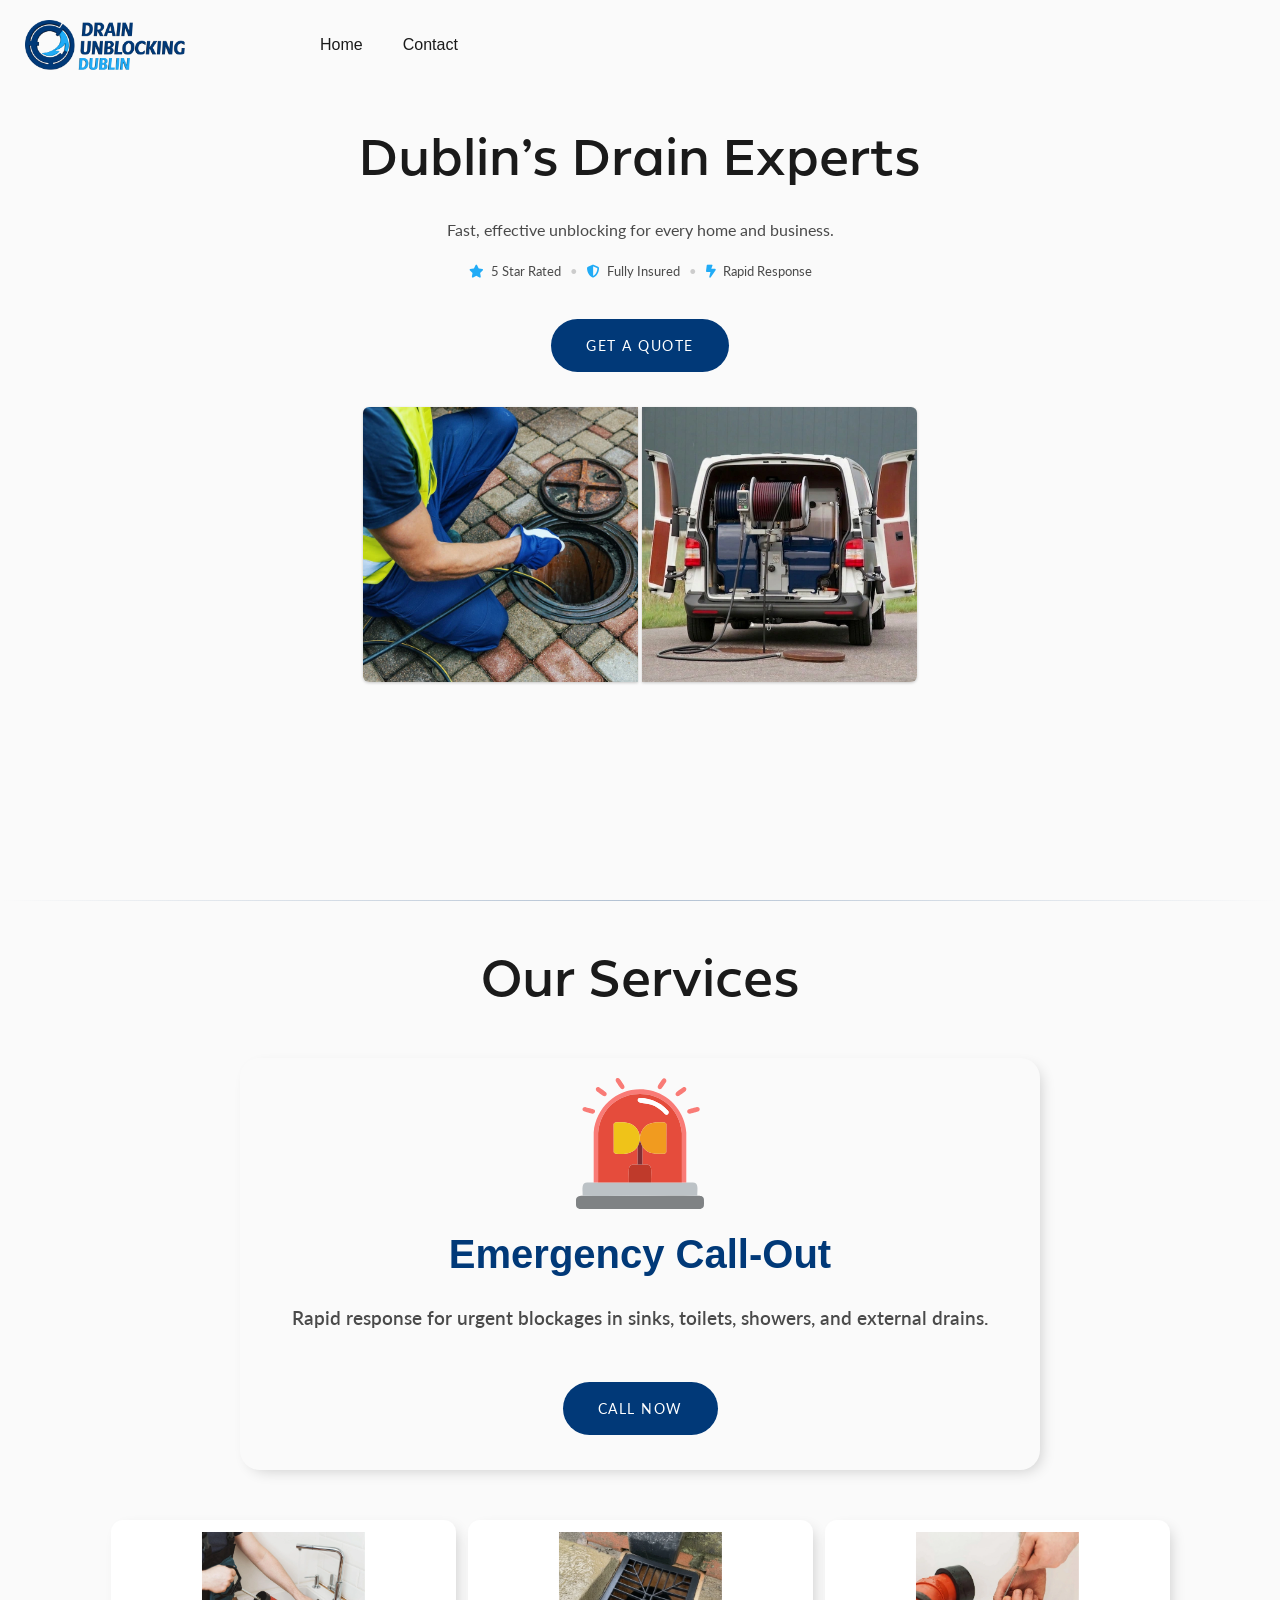
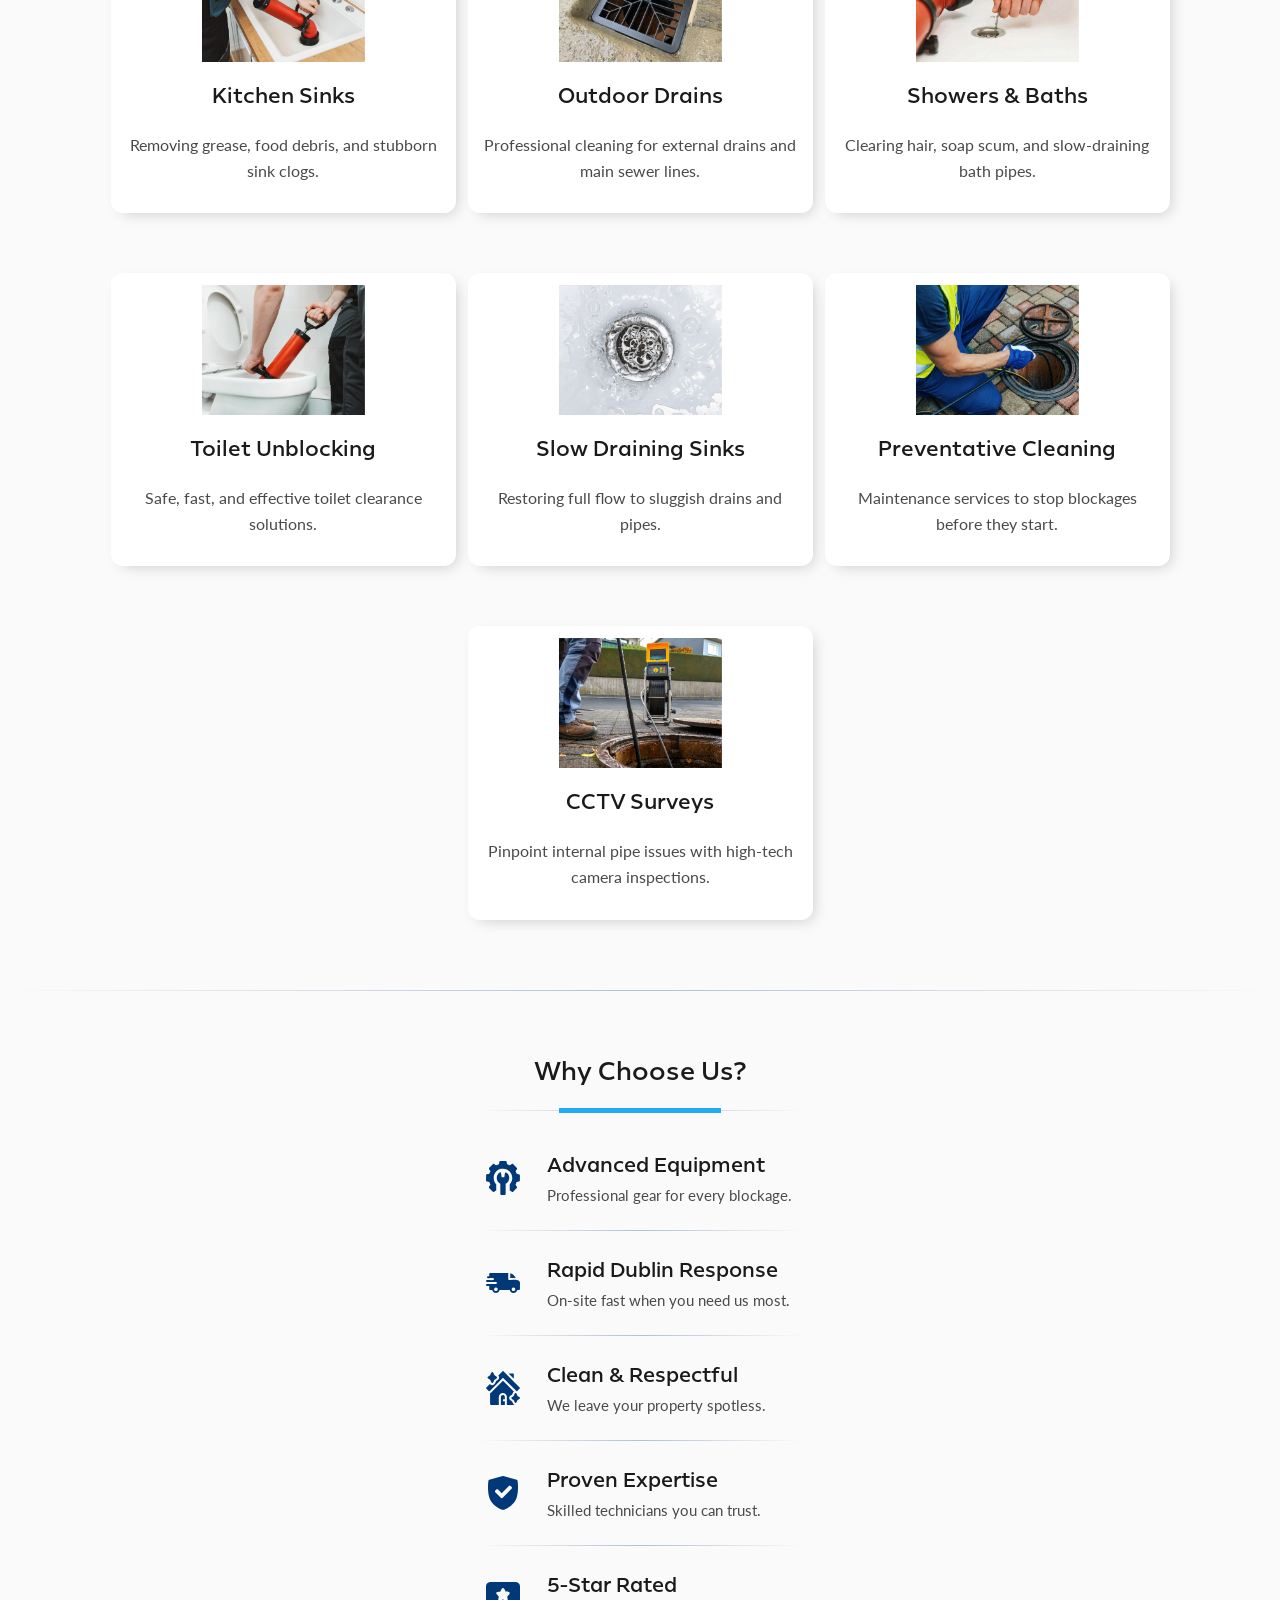
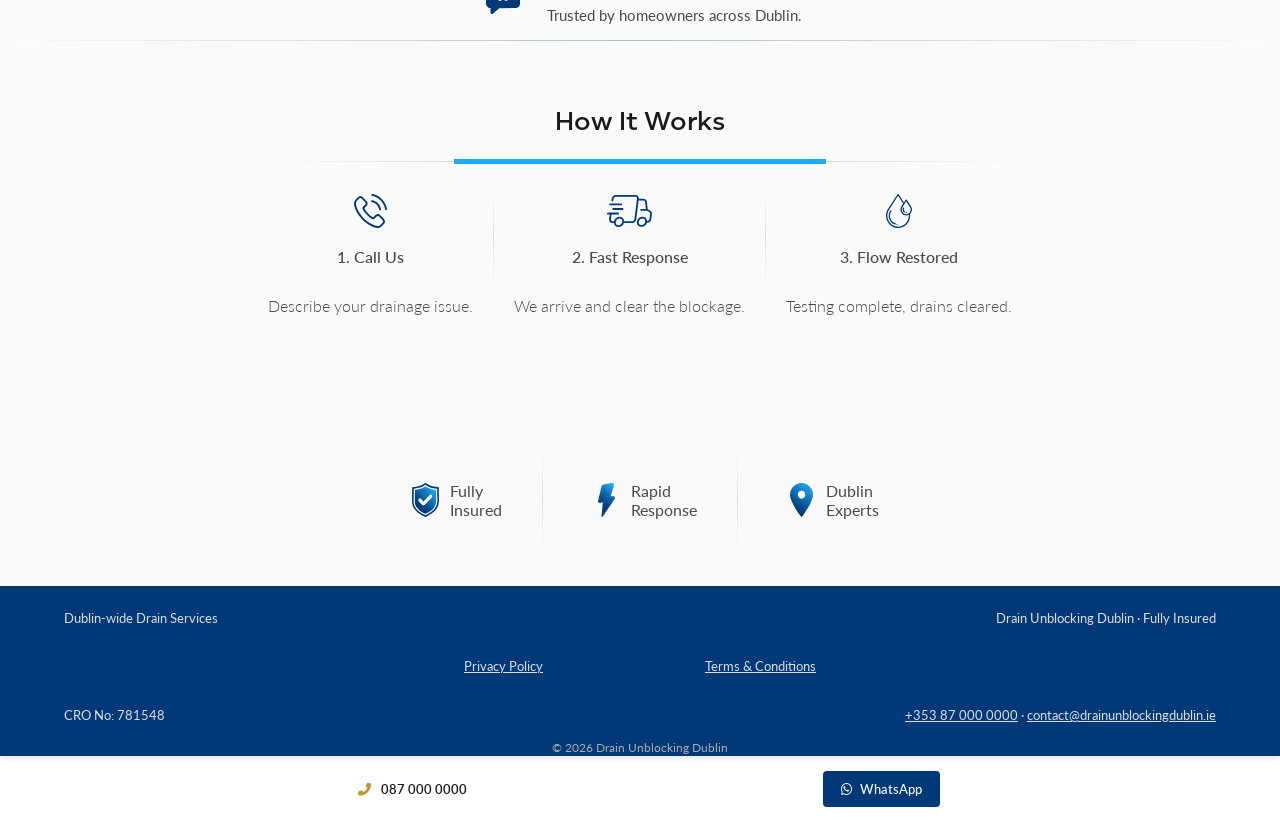
==== index.html @ 2ee88aac "main" ====
<!DOCTYPE html>
<html lang="en">
<head>
    <meta charset="UTF-8">
    <meta name="viewport" content="width=device-width, initial-scale=1.0">
    <title>Drain Unblocking Dublin</title>
    <link rel="apple-touch-icon" href="apple-touch-icon.png"/>
    <link rel="shortcut icon" type="image/x-icon" href="favicon.ico?"/>
    <link rel="preconnect" href="https://fonts.googleapis.com">
    <link rel="preconnect" href="https://fonts.gstatic.com" crossorigin>
    <script src="browser-check.min.js" defer></script>
    <link href="https://fonts.googleapis.com/css2?family=Lato:wght@300;400;700&family=Playfair+Display:wght@400;500;600&display=swap" rel="stylesheet">
    <link rel="stylesheet" href="styles.min.css">
    <link rel="stylesheet" href="https://cdnjs.cloudflare.com/ajax/libs/font-awesome/6.4.0/css/all.min.css">
</head>
<body>
    <div class="site-wrapper">

        <header>
            <a href="./" class="logo-container"> 
                <img src="static/images/logo-1024.png">
            </a>
            <div class="header-nav">
                <a href="./">Home</a>
                <a href="contact">Contact</a>
            </div>
        </header>
        <main>
            <section class="hero">
                <h1>Dublin’s Drain Experts</h1>
                <p class="sub">
                    Fast, effective unblocking for every home and business.
                </p>
                <div class="tb">
                    <span><i class="fas fa-star trust-icon"></i> 5 Star Rated</span>
                    <span class="dot">•</span>
                    <span><i class="fas fa-shield-alt trust-icon"></i> Fully Insured</span>
                    <span class="dot">•</span>
                    <span><i class="fas fa-bolt-lightning trust-icon"></i> Rapid Response</span>
                </div>
                <a href="contact" class="btn-primary">Get a Quote</a>
                <div class="side-images-container">
                    <img class="reveal-from-left-slow" src="static/images/hero-image-1.webp">
                    <img class="reveal-from-right-slow" src="static/images/hero-image-2.webp">
                </div>
                <div class="service-story-reel">
                    <div class="reel-item">Emergency unblocking</div>
                    <div class="reel-item">Kitchen Sinks</div>
                    <div class="reel-item">Outdoor Drains</div>
                    <div class="reel-item">Showers & Baths</div>
                    <div class="reel-item">Toilets</div>
                    <div class="reel-item">Slow Drains</div>
                    <div class="reel-item">Maintenance Cleans</div>
                    <div class="reel-item">CCTV Inspections</div>
                </div>
            </section>
            <div class="hf"></div>

            <section class="services">
                <div class="services-title">
                    <h1>Our Services</h1>
                </div>
                <div class="services-external">
                    <img class="emergency-icon" src="static/images/emergency.svg">
                    <h2>Emergency Call-Out</h2>
                    <p>Rapid response for urgent blockages in sinks, toilets, showers, and external drains.</p>
                    <br>
                    <a href="tel:+353870000000" class="btn-primary">Call Now</a>
                </div>

                <div class="services-main">
                    <div class="services-grid">
                        <div class="services-grid-item reveal-on-scroll-fade">
                            <div class="image-container">
                                <img src="static/images/kitchen-sink.webp" alt="Kitchen Sinks">
                            </div>
                            <h3>Kitchen Sinks</h3>
                            <p>Removing grease, food debris, and stubborn sink clogs.</p>
                        </div>
                        <div class="services-grid-item reveal-on-scroll-fade">
                            <div class="image-container">
                                <img src="static/images/outdoor-drains.webp" alt="Outdoor Drains">
                            </div>
                            <h3>Outdoor Drains</h3>
                            <p>Professional cleaning for external drains and main sewer lines.</p>
                        </div>
                        <div class="services-grid-item reveal-on-scroll-fade">
                            <div class="image-container">
                                <img src="static/images/showers-baths.webp" alt="Showers & Baths">
                            </div>
                            <h3>Showers & Baths</h3>
                            <p>Clearing hair, soap scum, and slow-draining bath pipes.</p>
                        </div>
                        <div class="services-grid-item reveal-on-scroll-fade">
                            <div class="image-container">
                                <img src="static/images/toilet.webp" alt="Toilet Unblocking">
                            </div>
                            <h3>Toilet Unblocking</h3>
                            <p>Safe, fast, and effective toilet clearance solutions.</p>
                        </div>
                        <div class="services-grid-item reveal-on-scroll-fade">
                            <div class="image-container">
                                <img src="static/images/slow-sink.webp" alt="Slow Draining Sinks">
                            </div>
                            <h3>Slow Draining Sinks</h3>
                            <p>Restoring full flow to sluggish drains and pipes.</p>
                        </div>
                        <div class="services-grid-item reveal-on-scroll-fade">
                            <div class="image-container">
                                <img src="static/images/clearing.webp" alt="Preventative Cleaning">
                            </div>
                            <h3>Preventative Cleaning</h3>
                            <p>Maintenance services to stop blockages before they start.</p>
                        </div>
                        <div class="services-grid-item reveal-on-scroll-fade">
                            <div class="image-container">
                                <img src="static/images/cctv.webp" alt="CCTV Surveys">
                            </div>
                            <h3>CCTV Surveys</h3>
                            <p>Pinpoint internal pipe issues with high-tech camera inspections.</p>
                        </div>
                    </div>
                </div>
            </section>
            <div class="hf"></div>
            <section class="trust-section">
                <h2>Why Choose Us?</h2>
                <div class="horizontal-mid">
                    <div class="horizontal-line"></div>
                    <div class="horizontal-line-middle"></div>
                </div>
                <div class="trust-grid-container">
                    <div class="trust-grid">
                        <div class="trust-item trust-item-a reveal-from-right-slow">
                            <div class="trust-item-icon">
                                <img src="static/images/gear.svg">
                            </div>
                            <div class="trust-item-text">
                                <h3>Advanced Equipment</h3>
                                <p>Professional gear for every blockage.</p>
                            </div>
                        </div>
                        <div class="hf"></div>
                        <div class="trust-item trust-item-b reveal-from-left-slow">
                            <div class="trust-item-icon">
                                <img src="static/images/rapid.svg">
                            </div>
                            <div class="trust-item-text">
                                <h3>Rapid Dublin Response</h3>
                                <p>On-site fast when you need us most.</p>
                            </div>
                        </div>
                        <div class="hf"></div>
                        <div class="trust-item trust-item-c reveal-from-right-slow">
                            <div class="trust-item-icon">
                                <img src="static/images/clean.svg">
                            </div>
                            <div class="trust-item-text">
                                <h3>Clean & Respectful</h3>
                                <p>We leave your property spotless.</p>
                            </div>
                        </div>
                        <div class="hf"></div>
                        <div class="trust-item trust-item-d reveal-from-left-slow">
                            <div class="trust-item-icon">
                               <img src="static/images/proven.svg">
                            </div>
                            <div class="trust-item-text">
                                <h3>Proven Expertise</h3>
                                <p>Skilled technicians you can trust.</p>
                            </div>
                        </div>
                        <div class="hf"></div>
                        <div class="trust-item trust-item-e reveal-from-right-slow">
                            <div class="trust-item-icon">
                                <img src="static/images/star.svg">
                            </div>
                            <div class="trust-item-text">
                                <h3>5-Star Rated</h3>
                                <p>Trusted by homeowners across Dublin.</p>
                            </div>
                        </div>
                    </div>
                </div>
            </section>
        
            <div class="hf"></div>
            <section class="trust-section">
                <h2>How It Works</h2>
                <div class="horizontal-mid">
                    <div class="horizontal-line"></div>
                    <div class="horizontal-line-middle"></div>
                </div>
                <div class="walkthrough-grid-container">
                    <div class="walkthrough-grid">
                        <div class="walkthrough-item">
                            <div class="walkthrough-item-icon">
                                <a href="tel:353870000000">
                                    <img src="static/images/call.svg">
                                </a>
                            </div>
                            <div class="walkthrough-item-text">
                                <p class="walkthrough-item-title">1. Call Us</p>
                                <br>
                                <p>Describe your drainage issue.</p>
                            </div>
                        </div>
                        <div class="vertical-line"></div>
                        <div class="walkthrough-item">
                            <div class="walkthrough-item-icon">
                                <img src="static/images/van.svg">
                            </div>
                            <div class="walkthrough-item-text">
                                <p class="walkthrough-item-title">2. Fast Response</p>
                                <br>
                                <p>We arrive and clear the blockage.</p>
                            </div>
                        </div>
                        <div class="vertical-line"></div>
                        <div class="walkthrough-item">
                            <div class="walkthrough-item-icon">
                                <img src="static/images/water.svg">
                            </div>
                            <div class="walkthrough-item-text">
                                <p class="walkthrough-item-title">3. Flow Restored</p>
                                <br>
                                <p>Testing complete, drains cleared.</p>
                            </div>
                        </div>
                    </div>

                </div>
            </section>
            <section class="water-image-section">
                <div class="water-image-container">
                    <img class="water-image" src="static/images/water.webp">
                </div>
            </section>
            <section class="quick-info-section">
                <div class="walkthrough-grid-container">
                    <div class="info-grid">
                        <div class="info-item">
                            <div class="info-item-icon">
                                <img src="static/images/shield.svg">
                            </div>
                            <div class="walkthrough-item-text">
                                <p>Fully<br>Insured</p>
                            </div>
                        </div>
                        <div class="vertical-line"></div>
                        <div class="info-item">
                            <div class="info-item-icon">
                                <img src="static/images/bolt.svg">
                            </div>
                            <div class="walkthrough-item-text">
                                <p>Rapid<br>Response</p>
                            </div>
                        </div>
                        <div class="vertical-line"></div>
                        <div class="info-item">
                            <div class="info-item-icon">
                                <img src="static/images/location-pin.svg">
                            </div>
                            <div class="walkthrough-item-text">
                                <p>Dublin<br>Experts</p>
                            </div>
                        </div>
                    </div>

                </div>
            </section>
        </main>
        <div id="fullscreen-spinner" class="fixed loading-spinner-container spinner show">
            <div class="spinner-border show-spinner" role="status">
                <span hidden>Loading...</span>
            </div>
        </div>
        <footer class="footer">
            <div class="container footer-inner">
                <span>Dublin-wide Drain Services</span>
                <span>Drain Unblocking Dublin · Fully Insured</span>
            </div>
            <div class="container footer-inner footer-links">
                <a href="/privacy-policy.html">Privacy Policy</a>
                <a href="/terms-conditions.html">Terms &amp; Conditions</a>
            </div>
            <div class="container footer-business-details">
                <div class="footer-inner">
                    <span>CRO No: 781548</span>
                    <span class="footer-contact"><a href="tel:+353870000000">+353 87 000 0000</a> · <a href="mailto:contact@drainunblockingdublin.ie">contact@drainunblockingdublin.ie</a></span>
                </div>
            </div>
            <p class="copyright">© 2026 Drain Unblocking Dublin</p>
        </footer>
    </div>
    <div class="sticky-footer">
        <div class="footer-content">
            <a href="tel:+353870000000" class="phone-link">
                <i class="fas fa-phone-alt phone-icon"></i> 087 000 0000
            </a>
            <a href="https://wa.me/353870000000" class="whatsapp-btn">
                <i class="fab fa-whatsapp"></i> WhatsApp
            </a>
        </div>
    </div>
<script src="loader.min.js"></script>
<script src="carousel.min.js"></script>
</body>
</html>
---- styles.min.css ----
.swal2-popup.swal2-modal.swal2-show,html{background-color:#fff}.skeleton,.skeleton span{color:rgba(255,255,255,0)!important}body,html{overflow-x:hidden}#fullscreen-spinner,.sw{width:100%;display:flex}.header-nav a,a{-webkit-tap-highlight-color:transparent}.btn-primary,.header-nav a,.logo-container,.sub-bold span a{text-decoration:none}.services-external,.services-grid-item{box-shadow:rgba(0,0,0,.2) 5px 5px 15px -5px}#fullscreen-spinner,#submit-spinner{transition:.3s;z-index:9999;pointer-events:none}@font-face{font-family:'Helios Antique Semi Bold';font-style:normal;font-weight:400;src:local('Helios Antique Semi Bold'),url('static/fonts/Helios-Antique-Semi-Bold.woff') format('woff')}@font-face{font-family:MainFont;src:url(static/fonts/main-Regular.woff2) format("woff2"),url(static/fonts/main-Regular.woff) format("woff");font-weight:400;font-style:normal;font-display:swap}@font-face{font-family:MainFont;src:url(static/fonts/main-SemiBold.woff2) format("woff2"),url(static/fonts/main-SemiBold.woff) format("woff");font-weight:500;font-style:normal;font-display:swap}@font-face{font-family:MainFont;src:url(static/fonts/main-Bold.woff2) format("woff2"),url(static/fonts/main-Bold.woff) format("woff");font-weight:600;font-style:normal;font-display:swap}@font-face{font-family:MainFont;src:url(static/fonts/main-ExtraBold.woff2) format("woff2"),url(static/fonts/main-ExtraBold.woff) format("woff");font-weight:700;font-style:normal;font-display:swap}:root{--primary-text:#1a1a1a;--secondary-text:#4a4a4a;--navy-blue:#013978;--light-blue:#21ABF6;--gold:#c1962b;--white:#ffffff;--bg-color:#fcfcfc}*{box-sizing:border-box;margin:0;padding:0}.site-wrapper{background:#fafafa}.contact-title p.sub-bold{font-weight:600;font-size:18px;line-height:1.6;margin-bottom:20px;color:var(--primary-text)}.sub-bold span a{color:#950606;font-weight:900;font-family:Inter,sans-serif}body::before{position:fixed;top:0;left:0;width:100%;height:100%}html.is-samsung.is-samsung-dark,html.is-samsung.is-samsung-dark #fullscreen-spinner{background-color:#888!important}html.is-samsung.is-samsung-dark header img{src:url(static/images/logo-1024-dark.png)}html.is-samsung.is-samsung-dark .header-nav a{color:#fff}html.is-samsung.is-samsung-dark .header-nav a.active{color:var(--gold)}html.is-samsung.is-samsung-dark .hf{background:linear-gradient(to right,transparent,#fe0,transparent)!important}html.is-samsung.is-samsung-dark .reel-item,html.is-samsung.is-samsung-dark .stacked-headline p,html.is-samsung.is-samsung-dark .trust-item i,html.is-samsung.is-samsung-dark h1,html.is-samsung.is-samsung-dark h2,html.is-samsung.is-samsung-dark h3{color:#fff!important}html.is-samsung.is-samsung-dark .btn-primary{background-color:#213358}.text-left,form p{text-align:left}textarea{resize:none;min-height:100px}.reveal-on-scroll{opacity:0;transform:translateY(40px);will-change:opacity,transform}.reveal-on-scroll.is-visible{opacity:1;transform:translateY(0);transition:opacity 1s cubic-bezier(.25, 1, .5, 1),transform 1s cubic-bezier(.25, 1, .5, 1)}.reveal-on-scroll-fade{opacity:0;transform:translateY(10px)}.reveal-on-scroll-fade.is-visible{opacity:1;transform:translateY(0);transition:opacity .8s,transform .8s}.reveal-from-left,.reveal-from-left-fast,.reveal-from-left-slow{opacity:0;transform:translateX(-100px);will-change:opacity,transform}.reveal-from-right,.reveal-from-right-fast,.reveal-from-right-slow{opacity:0;transform:translateX(100px);will-change:opacity,transform}.reveal-from-left.is-visible,.reveal-from-right.is-visible{opacity:1;transform:translateX(0);transition:opacity 1s cubic-bezier(.25, 1, .5, 1),transform 1.5s}.reveal-from-left-slow.is-visible,.reveal-from-right-slow.is-visible{opacity:1;transform:translateX(0);transition:opacity 1s cubic-bezier(.25, 1, .5, 1),transform 3s}.reveal-from-left-fast.is-visible,.reveal-from-right-fast.is-visible{opacity:1;transform:translateX(0);transition:opacity .8s cubic-bezier(.25, 1, .5, 1),transform .8s}.skeleton{animation:1s linear infinite alternate skeleton-loading;opacity:.7;border:none!important;pointer-events:none!important;transition:.2s ease-in-out}.skeleton svg{stroke:rgba(255,255,255,0)!important}.skeleton::placeholder{opacity:0}@keyframes skeleton-loading{0%{background-color:#a3b7c1}100%{background-color:#e0e7ea}}.delay-100{transition-delay:0.1s}.delay-200{transition-delay:0.2s}.delay-300{transition-delay:0.3s}.reveal-scale-up{opacity:0;transform:scale(.95);transition:opacity 1s,transform 1s}.reveal-scale-up.is-visible{opacity:1;transform:scale(1)}body{font-family:Lato,sans-serif;color:var(--primary-text)}.sw{overflow:hidden;min-height:100vh;flex-direction:column}.services h2,h1{font-family:"Helios Antique Semi Bold",sans-serif;font-weight:600;line-height:1.2}.header-nav,.services h2{font-family:Inter,sans-serif}#fullscreen-spinner{position:fixed;top:0;left:0;height:100vh;opacity:0;justify-content:center;align-items:center;background:#fff}#fullscreen-spinner.show,#submit-spinner.show{opacity:1;pointer-events:all}.spinner-border{display:inline-block;width:2rem;height:2rem;vertical-align:text-bottom;border:.25em solid var(--navy-blue);border-right-color:transparent;border-radius:50%;-webkit-animation:.75s linear infinite spinner-border;animation:.75s linear infinite spinner-border}.btn-primary,.flex,.header-nav,.sticky-footer,.tb,header,main{display:flex}@keyframes spinner-border{100%{-webkit-transform:rotate(360deg);transform:rotate(360deg)}}header{justify-content:space-between;align-items:center;padding:20px 15px;background-color:transparent;z-index:100}.flex-row,.images-grid{flex-direction:row}.minimized{height:0;width:0}.flex-col,.uc{flex-direction:column}.text-center{text-align:center}.text-right{text-align:right}.hf,.horizontal-line{height:1px;width:100%;background:linear-gradient(to right,transparent,rgba(9,59,118,.3),transparent)}.horizontal-mid{height:7px;width:100%;margin-bottom:1.2rem}.horizontal-line-middle{height:5px;position:relative;left:25%;bottom:3px;width:50%;background:var(--light-blue)}.logo-container{display:flex;align-items:center;gap:12px;color:inherit}.logo-container img{max-width:160px;height:auto;object-fit:contain;width:38vw}.header-nav a,.menu-btn,h1{color:var(--primary-text)}.menu-btn{font-size:24px;cursor:pointer;background:0 0;border:none}.sub,.tb{color:var(--secondary-text)}.header-nav{align-items:center;gap:20px}.header-nav a{font-weight:500;font-size:16px;transition:color .3s}.services-external-img-container img,.services-grid-item img{transition:transform .6s cubic-bezier(.25, .46, .45, .94),filter .6s;will-change:transform}.header-nav a:active,.header-nav a:focus,.header-nav a:hover{background-color:rgba(0,0,0,0)}.header-nav a.active{color:var(--navy-blue);font-weight:600}main{flex:1;flex-direction:column}.contact-title,.cs,.hero,.services{position:relative;text-align:center;padding:20px 25px 10px;max-width:850px;margin:0 auto;z-index:10}.sub,h1{margin-bottom:20px}.hero{min-height:90vh;display:flex;flex-direction:column}.hero h1{font-size:clamp(1.5rem, 7vw, 3rem)}.contact-title h1{margin-bottom:10px}.contact-title p{font-size:clamp(16px, 2.5vw, 20px)}.services h2{font-size:clamp(1.5rem, 5.2vw, 2.5rem);margin-bottom:25px;color:var(--navy-blue);font-weight:800}.hero-subcontent p,.image-text h3,form p{font-weight:300}.cs h3,.image-text h3,.micro-copy,.submit-btn p,input,textarea{font-family:Lato,sans-serif}.help-section h3,.services-grid-item h3,.stacked-headline{font-family:"Helios Antique Semi Bold",sans-serif}h1{font-size:34px}.sub{font-weight:400;font-size:16px;line-height:1.6}.tb{justify-content:center;align-items:center;flex-wrap:wrap;gap:4px;font-size:13px;margin-bottom:40px}.trust-icon{color:var(--light-blue);margin-right:4px}.dot{color:#ccc;margin:0 5px}.btn-primary{background-color:var(--navy-blue);color:#fff;padding:18px 35px;font-size:14px;font-weight:400;text-transform:uppercase;letter-spacing:1.5px;width:fit-content;align-items:center;margin-inline:auto;margin-bottom:15px;border-radius:100px;user-select:none;transition:background-color .3s}.image-text h3.bold,.phone-link{font-weight:600}.micro-copy{font-size:11px;color:#999;margin-bottom:20px}.image-wrapper{position:relative;width:100%;height:450px;margin-top:-20px;overflow:hidden;background-color:var(--bg-color)}.hero-image,.images-grid-left img,.preview-item img{height:100%;width:100%;object-fit:cover}.hero-image{object-position:center bottom;-webkit-mask-image:linear-gradient(to bottom,transparent 0%,black 25%);mask-image:linear-gradient(to bottom,transparent 0%,black 25%)}.image-text{position:absolute;bottom:30px;left:25px;z-index:20;text-shadow:0 2px 4px rgba(0,0,0,.3)}.image-wrapper::after,.sticky-footer{bottom:0;left:0;pointer-events:none;width:100%}.image-text h3{font-size:20px;color:#fff;margin-bottom:4px}.image-wrapper::after{content:"";position:absolute;height:40%;background:linear-gradient(to top,rgba(0,0,0,.5),transparent)}.sticky-footer{position:sticky;padding:15px 25px;justify-content:center;flex-direction:column;align-items:center;z-index:200;background-color:rgba(255,255,255,.3);backdrop-filter:blur(3px);-webkit-backdrop-filter:blur(3px)}.page-footer p,.sticky-footer p{font-size:12px;color:var(--secondary-text);margin-top:14px}.hero-subcontent p,.services-external p{color:var(--secondary-text);font-size:clamp(.8rem, 3.7vw, 19px);line-height:1.6;margin-bottom:30px}.page-footer{align-items:center;justify-content:center;text-align:center}.phone-link,.whatsapp-btn{text-decoration:none;padding:10px 18px;border-radius:4px;font-size:13px;pointer-events:auto;display:flex}.footer-content{width:100%;max-width:600px;display:flex;justify-content:space-between;align-items:center}.phone-link{color:var(--primary-text);align-items:center;gap:10px;background:#fff}.phone-icon{color:var(--gold);font-size:13px}.whatsapp-btn{background-color:var(--navy-blue);color:#fff;font-weight:500;align-items:center;gap:8px}.stacked-headline{color:var(--navy-blue);font-size:clamp(1rem, 4.5vw, 24px);font-weight:500;margin-bottom:20px;line-height:1.2;letter-spacing:1px;align-self:center;display:flex;align-items:flex-end}.hero-subcontent{position:relative;text-align:center;padding:10px 25px;max-width:600px;margin:0 auto;z-index:10}.hero-subcontent h1,.services{margin-top:30px}.services-external p{font-weight:600}.images-grid{margin-bottom:60px;width:100vw;max-width:650px;margin-inline:auto;display:flex;gap:6px}.images-grid-right{gap:6px}.images-grid-right img{width:100%}.services{margin-bottom:60px;max-width:1200px}.services-external,.services-title{margin-bottom:50px}.services-external{border-radius:20px;overflow:hidden;padding:20px 15px;max-width:800px;margin-inline:auto}.emergency-icon{width:25%;max-width:128px;margin-bottom:18px}.services-external-img-container{margin-bottom:20px;border-radius:4px;overflow:hidden}.services-external-img-container img{display:block;width:100%;object-fit:cover}.services-external h2 span,.services-grid-item h3 span.and{font-family:Noto,serif}.services-grid{display:flex;flex-direction:row;gap:12px;row-gap:60px;flex-wrap:wrap;justify-content:center}.services-grid .services-grid-item:first-child .image-container{border-radius:6px 0 0 6px}.services-grid .services-grid-item:last-child .image-container,.side-images-container img:last-child{border-radius:0 6px 6px 0}.services-grid-item{width:30%;min-width:min(300px,100%);border-radius:12px;background-color:#fff}.image-container{position:relative;overflow:hidden;margin-bottom:10px;padding:12px}.plaster-warmth img{filter:sepia(20%) saturate(160%) hue-rotate(-25deg) brightness(95%) contrast(95%)}.services-grid-item img{vertical-align:middle;width:100%;height:130px;object-fit:contain}.services-grid-item h3{color:var(--primary-text);font-size:clamp(1rem, 3.8vw, 20px);font-weight:500;margin-bottom:20px;height:28px;line-height:1.2;padding-inline:12px}.services-grid-item p,form p{color:var(--secondary-text);line-height:1.6}.services-grid-item p{font-weight:400;font-size:clamp(.8rem, 3.7vw, 16px);margin-bottom:30px;padding-inline:12px}section.cs{padding:20px 10px 0;margin:40px auto 60px}.cs h3{color:var(--primary-text);font-size:clamp(14px, 3.4vw, 19px);padding-inline:10px;font-weight:500;margin-bottom:20px;height:40px;line-height:1.2}form p,input,textarea{font-size:clamp(12px, 4.3vw, 16px)}.uc,input,textarea{padding:15px;background-color:transparent}.form-wrapper{width:100%;max-width:900px}form{display:flex;gap:30px;flex-wrap:wrap}.left-column,.right-column{flex:1;min-width:300px;display:flex;flex-direction:column;gap:15px}form p{margin-left:12px}input,textarea{width:100%;border:1px solid #e0dada;border-radius:4px;color:#333;outline:0;transition:border-color .3s}input:focus,textarea:focus{border-color:#888}::placeholder{color:#6e6e6e;opacity:.8}input.pale-placeholder::placeholder{color:#888;font-style:italic}.uc{border:1px solid #e0dada;border-radius:6px;min-height:220px;display:flex;align-items:center}.upload-trigger{display:flex;flex-direction:column;align-items:center;cursor:pointer;width:100%;padding:10px;border-radius:4px;transition:background-color .2s,border-color .2s,transform .2s}.upload-trigger.drag-over{background-color:#f0f8ff;border-color:#3b82f6;transform:scale(1.02)}.upload-title{margin-top:10px;font-size:18px;color:#555}.upload-status{margin-top:5px;font-size:14px;color:#888;font-style:italic;margin-bottom:15px}.upload-text{margin-top:5px;font-size:12px;color:#888}.remove-btn,.submit-btn{color:#fff;cursor:pointer}.image-previews{display:grid;position:relative;grid-template-columns:repeat(4,1fr);gap:10px;width:100%;margin-top:10px}#submit-spinner{position:absolute;top:50%;left:30px;transform:translate(-50%,-50%);opacity:0;display:flex;justify-content:center;align-items:center}#submit-spinner .spinner-border{border:.25em solid #fff;border-right-color:transparent}.preview-item{position:relative;width:100%;aspect-ratio:1;border-radius:4px;overflow:hidden;border:1px solid #ddd}.remove-btn{position:absolute;top:2px;right:2px;background-color:rgba(54,59,78,.9);border:none;border-radius:50%;width:20px;height:20px;font-size:12px;display:flex;align-items:center;justify-content:center;line-height:1}.submit-btn,.submit-btn p{font-weight:200;font-size:20px}.submit-btn{position:relative;font-family:Lato,sans-serif;background-color:var(--navy-blue);padding-inline:15px;padding-block:20px;border:none;border-radius:4px;margin-top:5px;transition:background-color .3s}.submit-btn p{color:#fff;text-align:center;margin:0;line-height:1}.submit-btn p span{opacity:.7;font-size:14px}@media (hover:hover) and (pointer:fine){.services-external-img-container:hover img{transform:scale(1.05);filter:brightness(1.015)}.header-nav a:hover{color:var(--navy-blue)}.btn-primary:hover{background-color:#2c3e56}.upload-trigger:hover{background-color:rgba(0,0,0,.02)}.remove-btn:hover{background-color:#d9534f}.submit-btn:hover{background-color:#2c3040}}.help-section{text-align:right;margin:50px auto 0;display:flex;flex-direction:column;gap:10px;align-items:center;max-width:600px;color:var(--navy-blue)}.help-section h3{margin-bottom:10px;font-size:clamp(16px, 7vw, 24px)}.help-section p{font-family:Lato,sans-serif;font-weight:300;font-size:clamp(12px, 4.3vw, 16px)}.help-section h4,.swal2-title{font-family:"Helios Antique Semi Bold",sans-serif}.help-section h4{font-size:clamp(14px, 4.5vw, 18px)}input[name=subject]{position:absolute;left:-9999px}textarea[name=message]{line-height:1.5}.include-list{display:flex;flex-direction:column;gap:10px;margin-top:20px}.include-item{display:flex;flex-direction:row;gap:18px;margin-bottom:10px;align-items:center}.include-item-details{display:flex;flex-direction:column;align-items:flex-start;gap:2px;text-align:left}.swal2-icon.swal2-success.swal2-icon-show{border-color:var(--navy-blue)!important;color:var(--navy-blue)!important}.swal2-success-line-long,.swal2-success-line-tip{background-color:var(--navy-blue)!important}.swal2-icon.swal2-warning.swal2-icon-show{border-color:#950606cc;color:#950606}.swal2-confirm.swal2-styled{background-color:var(--navy-blue)}.swal2-success-circular-line-left,.swal2-success-circular-line-right,.swal2-success-fix{background-color:rgba(0,0,0,0)!important}.swal2-success-ring{border:.25em solid var(--navy-blue)!important}.swal2-title{color:var(--navy-blue)!important;font-size:24px;font-weight:500;margin-bottom:20px;line-height:1.2}.swal2-html-container{font-family:Lato,sans-serif;font-weight:300;font-size:19px;color:var(--navy-blue)!important}.feature-tagline,.reel-item{font-family:MainFont,sans-serif}@media (max-width:768px){.help-section{text-align:center}.thumbnails{justify-content:center}.image-previews{grid-template-columns:repeat(3,1fr)}}.service-story-reel{position:relative;width:100%;max-width:800px;margin:20px auto;display:flex;align-items:center;justify-content:center;overflow:hidden;background-color:transparent;height:100px;flex-grow:1}.reel-item{position:absolute;color:var(--navy-blue);font-size:clamp(1.5rem, 7vw, 2rem);line-height:1;font-weight:500;user-select:none;letter-spacing:1px;text-align:center;opacity:0;transform:translateY(10px);animation:16s infinite fadeCycle}.reel-item:first-child{animation-delay:0s}.reel-item:nth-child(2){animation-delay:2s}.reel-item:nth-child(3){animation-delay:4s}.reel-item:nth-child(4){animation-delay:6s}.reel-item:nth-child(5){animation-delay:8s}.reel-item:nth-child(6){animation-delay:10s}.reel-item:nth-child(7){animation-delay:12s}.reel-item:nth-child(8){animation-delay:14s}@keyframes fadeCycle{0%{opacity:0;transform:translateY(10px)}10%,2.5%{opacity:1;transform:translateY(0)}12.5%{opacity:0;transform:translateY(-10px)}100%{opacity:0}}.side-images-container{display:flex;flex-direction:row;position:relative;gap:4px;justify-content:center;margin-top:20px}.side-images-container img{width:275px;max-width:50%;max-height:min(calc(100% - 12px),200px);object-fit:cover;border-radius:6px 0 0 6px;box-shadow:0 1px 3px rgba(0,0,0,.2)}.feature-tagline{font-size:1.2rem;color:var(--primary-text);margin-bottom:1rem;font-weight:600}.feature-list{list-style:none;padding:0;margin:1.5rem 0;text-align:left;display:inline-block}.quick-info-section,.trust-section{text-align:center;margin-inline:auto;width:fit-content}.feature-list li{margin-bottom:.5rem;font-family:Lato,sans-serif;color:var(--secondary-text)}.bottom-cta h2,.trust-item-text h3,.trust-section h2{font-family:"Helios Antique Semi Bold",sans-serif}.feature-list li i{color:var(--gold);margin-right:10px}.trust-section{padding:4rem 2rem 0}.quick-info-section{padding:0 1rem 1rem;position:relative;top:-20px}.trust-section h2{margin-bottom:1.4rem;color:var(--primary-text)}.trust-grid-container{max-width:465px;margin:0 auto;width:fit-content}.trust-grid{display:grid;grid-template-columns:repeat(1,1fr);gap:10px;justify-items:left}.trust-item{padding:1rem 0;border-radius:4px;text-align:left;display:flex;align-items:center;color:var(--secondary-text);font-weight:400;font-size:16px;justify-content:center;gap:20px}.bottom-cta,.card,.info-item,.walkthrough-item{text-align:center}.info-item-icon,.trust-item-icon,.walkthrough-item-icon{width:48px;height:48px;display:flex;align-items:center;justify-content:center}.walkthrough-item-icon a{width:64px;height:48px;display:flex;justify-content:center;align-items:center}.info-grid,.trust-item-text,.walkthrough-grid{flex-direction:column;display:flex}.walkthrough-item-title{font-weight:500;height:30px}.info-item-icon img,.trust-item-icon img,.walkthrough-item-icon img{max-width:70%;max-height:70%;object-fit:contain}.trust-item-text i{color:var(--navy-blue);margin-right:0;font-size:11px;position:relative;bottom:1px}.trust-item-text p{font-size:15px}.trust-item-text h3{color:var(--primary-text);margin-bottom:.5rem;font-weight:600;font-size:clamp(1rem, 4vw, 1.2rem);line-height:normal}.bottom-cta{padding:5rem 2rem}.bottom-cta h2{font-size:2.5rem;margin-bottom:1rem;color:var(--navy-blue)}.bottom-cta p,.info-item,.walkthrough-item{color:var(--secondary-text);font-size:16px}.bottom-cta p{font-family:Lato,sans-serif;margin-bottom:2rem}.carousel-container{width:100%;max-width:400px;height:320px;position:relative;overflow:hidden;margin:0 auto 4rem;border-radius:4px;box-shadow:0 1px 3px rgba(0,0,0,.06)}.carousel-track{width:100%;height:100%;position:relative}.carousel-img{position:absolute;top:0;left:0;width:100%;height:100%;object-fit:cover;opacity:0;transform:translateX(50px);transition:opacity 1s ease-in-out,transform 1s ease-in-out}.map-container,.water-image,.water-image-container{position:relative;width:100%}.carousel-img.active{opacity:1;transform:translateX(0);z-index:2}.carousel-img.exit{opacity:0;transform:translateX(-50px);z-index:1}.info-grid,.walkthrough-grid{gap:20px}.walkthrough-item{display:flex;flex-direction:column;align-items:center;font-weight:300}.info-item{display:flex;flex-direction:row;align-items:center;font-weight:400}.walkthrough-item-icon{margin-bottom:12px;width:64px;height:48px;display:flex;align-items:center;justify-content:center}.vertical-line{height:0;width:0;display:none}.water-image-section{position:relative;z-index:-1}.water-image-container{height:100%;top:-10px;max-width:850px;margin:0 auto}.water-image{height:100%;object-fit:cover;-webkit-mask-image:linear-gradient(to bottom,transparent,#fff 50%),linear-gradient(to top,transparent,#fff 50%);mask-image:linear-gradient(to bottom,transparent,#fff 50%),linear-gradient(to top,transparent,#fff 50%);-webkit-mask-composite:source-in;mask-composite:intersect}.card{background-color:#fff;max-width:850px;padding:40px 30px;margin-inline:auto}.card h1{font-size:26px;font-weight:700;margin-bottom:20px;line-height:1.3}.card p{color:#6a737d;font-size:16px;line-height:1.6;margin-bottom:30px}.map-container{height:350px;border-radius:10px;overflow:hidden;margin-bottom:30px;background-color:#e5e3df}.map-container img{width:100%;height:100%;object-fit:cover;touch-action:none;-webkit-user-drag:none;user-select:none}.map-controls{position:absolute;right:10px;top:10px;display:flex;flex-direction:column;gap:2px}.control-btn{background:#fff;border:1px solid #ccc;width:30px;height:30px;display:flex;align-items:center;justify-content:center;font-size:20px;color:#555;cursor:pointer;user-select:none}.features{list-style:none;padding:0;margin:0;text-align:left;display:inline-block}.feature{display:flex;align-items:center;margin-bottom:15px;color:#1e2a44;font-weight:600;font-size:17px}.check-icon{background-color:var(--navy-blue);color:#fff;width:22px;height:22px;border-radius:50%;display:flex;align-items:center;justify-content:center;margin-right:12px;font-size:12px;flex-shrink:0}.footer,.footer-inner a{color:#ddd}.check-icon::after{content:"L";transform:scaleX(-1) rotate(-45deg);margin-top:-2px}.footer{background:var(--navy-blue);padding:24px 0 1px;z-index:1;position:relative}.copyright,.footer .address{text-align:center;color:#aaa}.footer .container{width:100%;max-width:1200px;padding:0 24px;margin:0 auto}.footer .address{font-size:11px}.footer-inner{display:flex;justify-content:space-between;font-size:13px}.footer .footer-links{margin-block:32px;max-width:400px}.footer-business-details{display:flex;flex-direction:column;font-size:13px;line-height:1.4}.terms-section{margin-bottom:2rem}.privacy-section a,.refund-section a,.terms-section a{color:#000}.privacy-container,.terms-container{width:100%;max-width:1200px;padding:0 24px 4rem;margin:30px auto 0;font-family:'Open Sans',sans-serif;background:linear-gradient(180deg,#fff 99%,var(--navy-blue) 100%)}.privacy-container h1,.terms-container h1{font-size:clamp(1.6rem, 7vw, 2.5rem);margin-block-start:0.67rem;margin-block-end:0.67rem;margin-inline-start:0;margin-inline-end:0;font-weight:700}.privacy-container p,.terms-container p{margin-block-start:1rem;margin-block-end:2rem;margin-inline-start:0;margin-inline-end:0;font-size:clamp(.9rem, 3vw, 1rem);line-height:1.5}.privacy-section h3,.privacy-section p,.privacy-section ul,.terms-section h3,.terms-section p,.terms-section ul{margin-block-start:1rem;margin-block-end:1rem;margin-inline-start:0;margin-inline-end:0}.privacy-container .last-updated,.terms-container .last-updated{font-size:13px;color:#777;margin-bottom:16px}.privacy-section h3,.terms-section h3{font-size:1.17em;font-weight:700;font-family:'Open Sans',sans-serif}.privacy-section ul,.terms-section ul{padding-inline-start:40px}.copyright{font-size:12px;margin-top:1rem}@media (min-width:400px){.walkthrough-grid{display:flex;flex-direction:row;gap:20px}.info-grid{display:flex;flex-direction:row;gap:9px}.info-item{text-align:left}.vertical-line{display:block;height:100px;width:1px;background:linear-gradient(to bottom,rgba(0,0,0,0),rgba(0,0,0,.1),rgba(0,0,0,0))}}@media (max-width:767px){.footer-inner{display:flex;flex-direction:column;align-items:center;gap:4px}.footer-contact{text-align:center;margin-bottom:12px}}@media (min-width:768px){.hero,.hero-subcontent{max-width:1000px}h1{font-size:48px;margin-bottom:30px}.hero{padding-top:40px}.image-wrapper{height:600px}.cs{padding:20px 30px 0}header{justify-content:flex-start;gap:135px;padding:20px 25px}.header-nav,.info-grid{gap:40px}.trust-grid-container{max-width:800px}.quick-info-section{padding:0 2rem 1rem}}
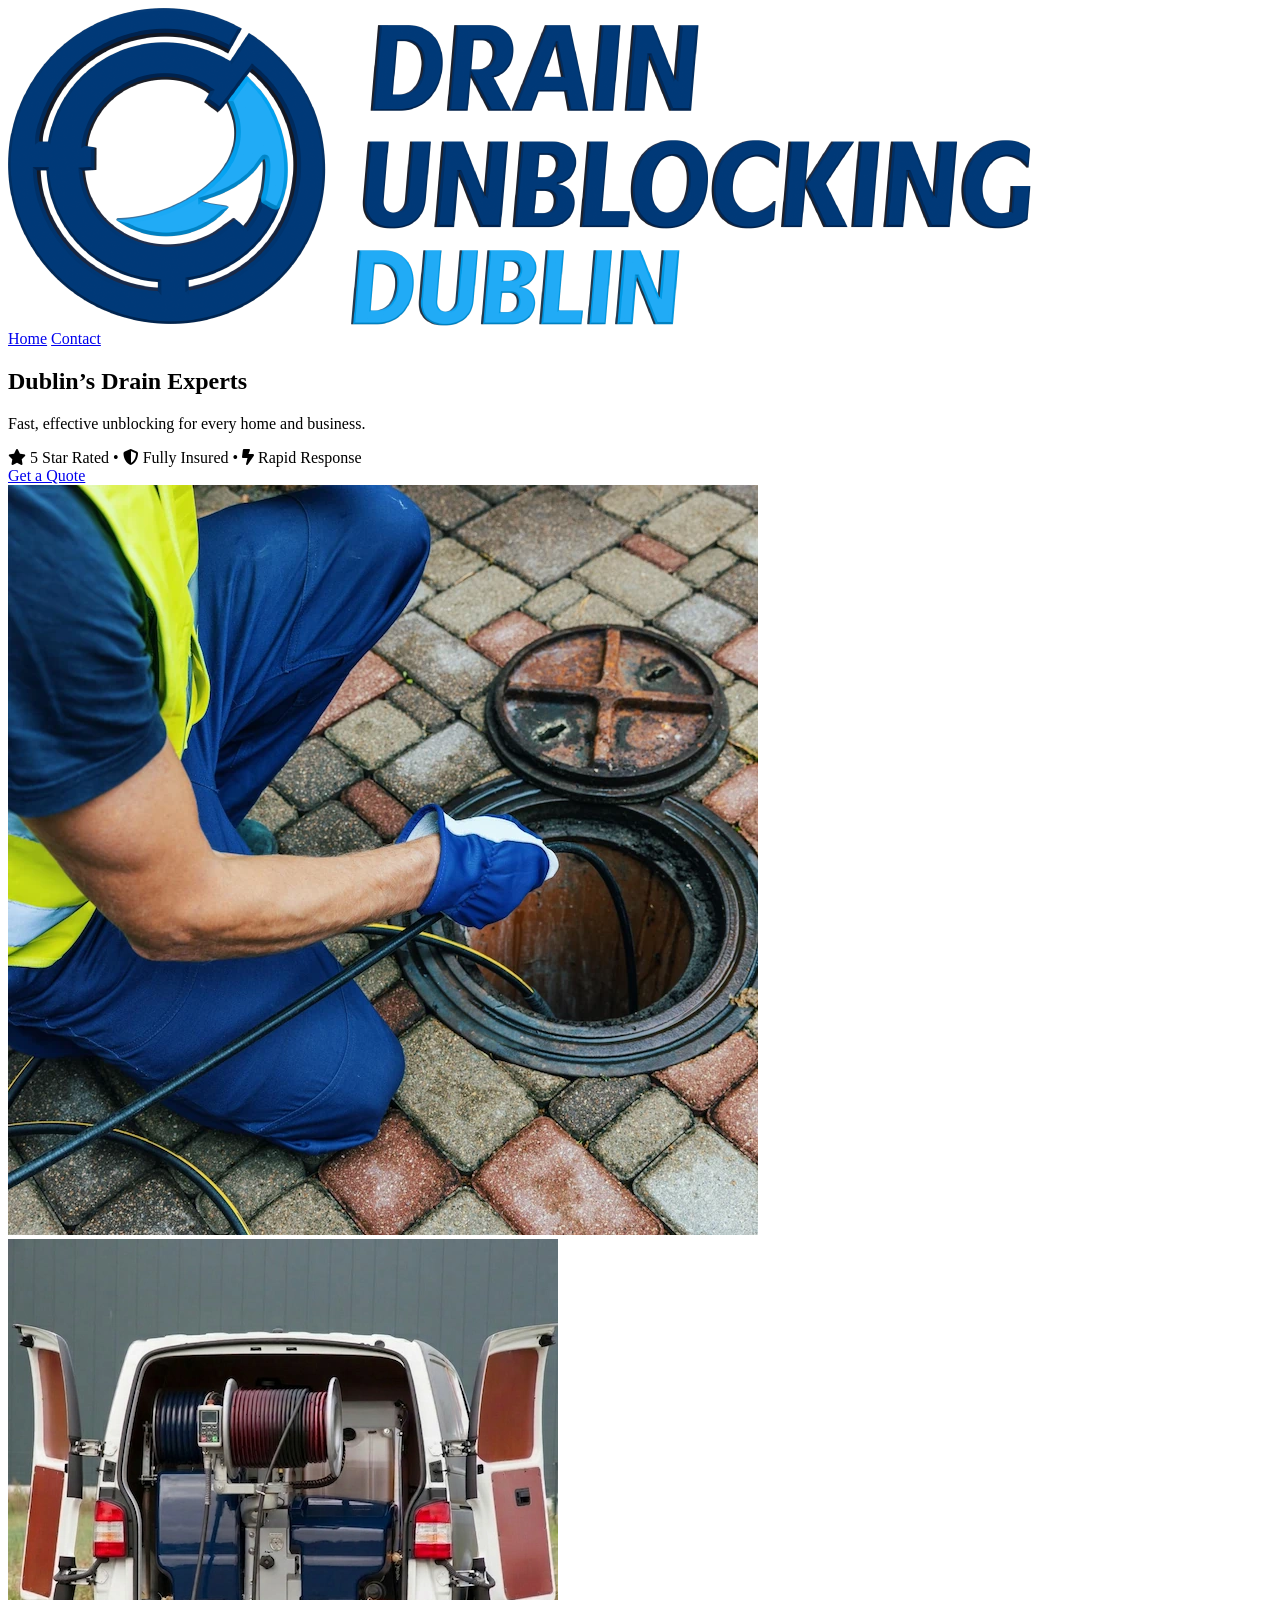
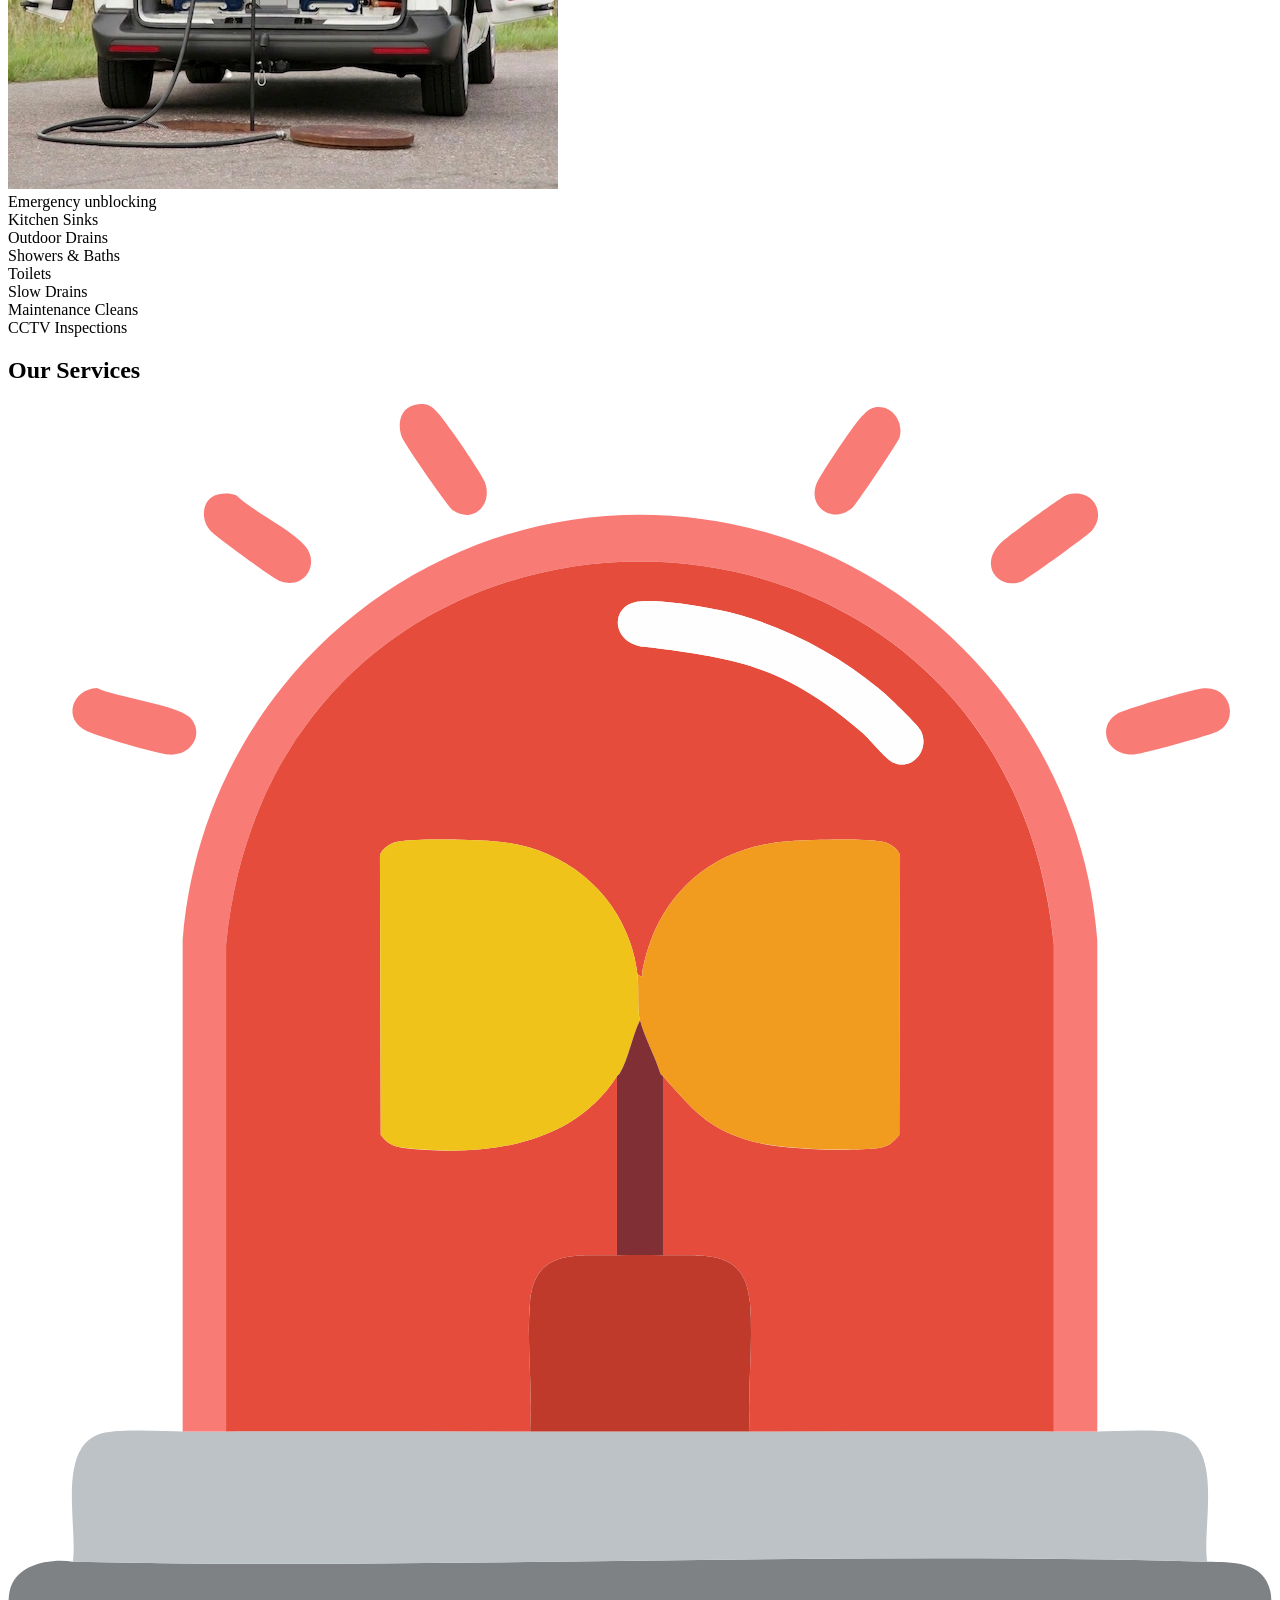
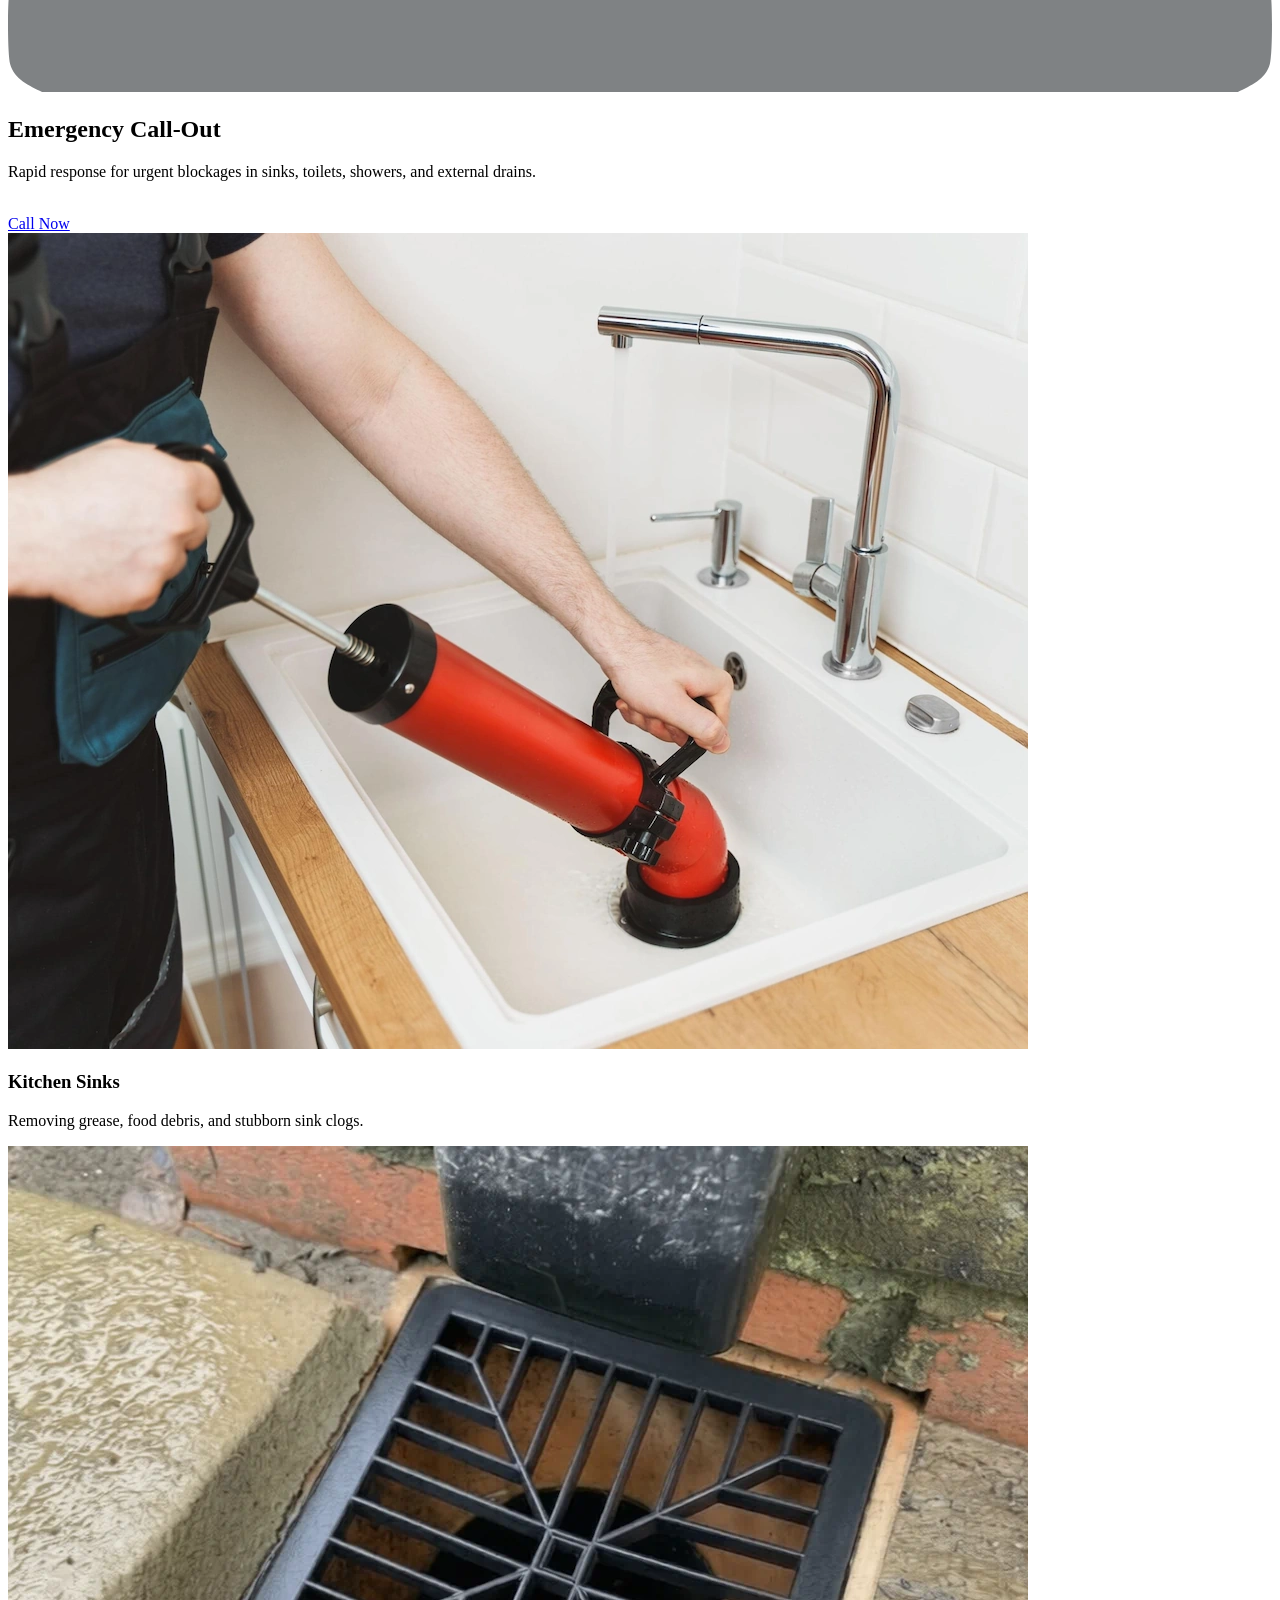
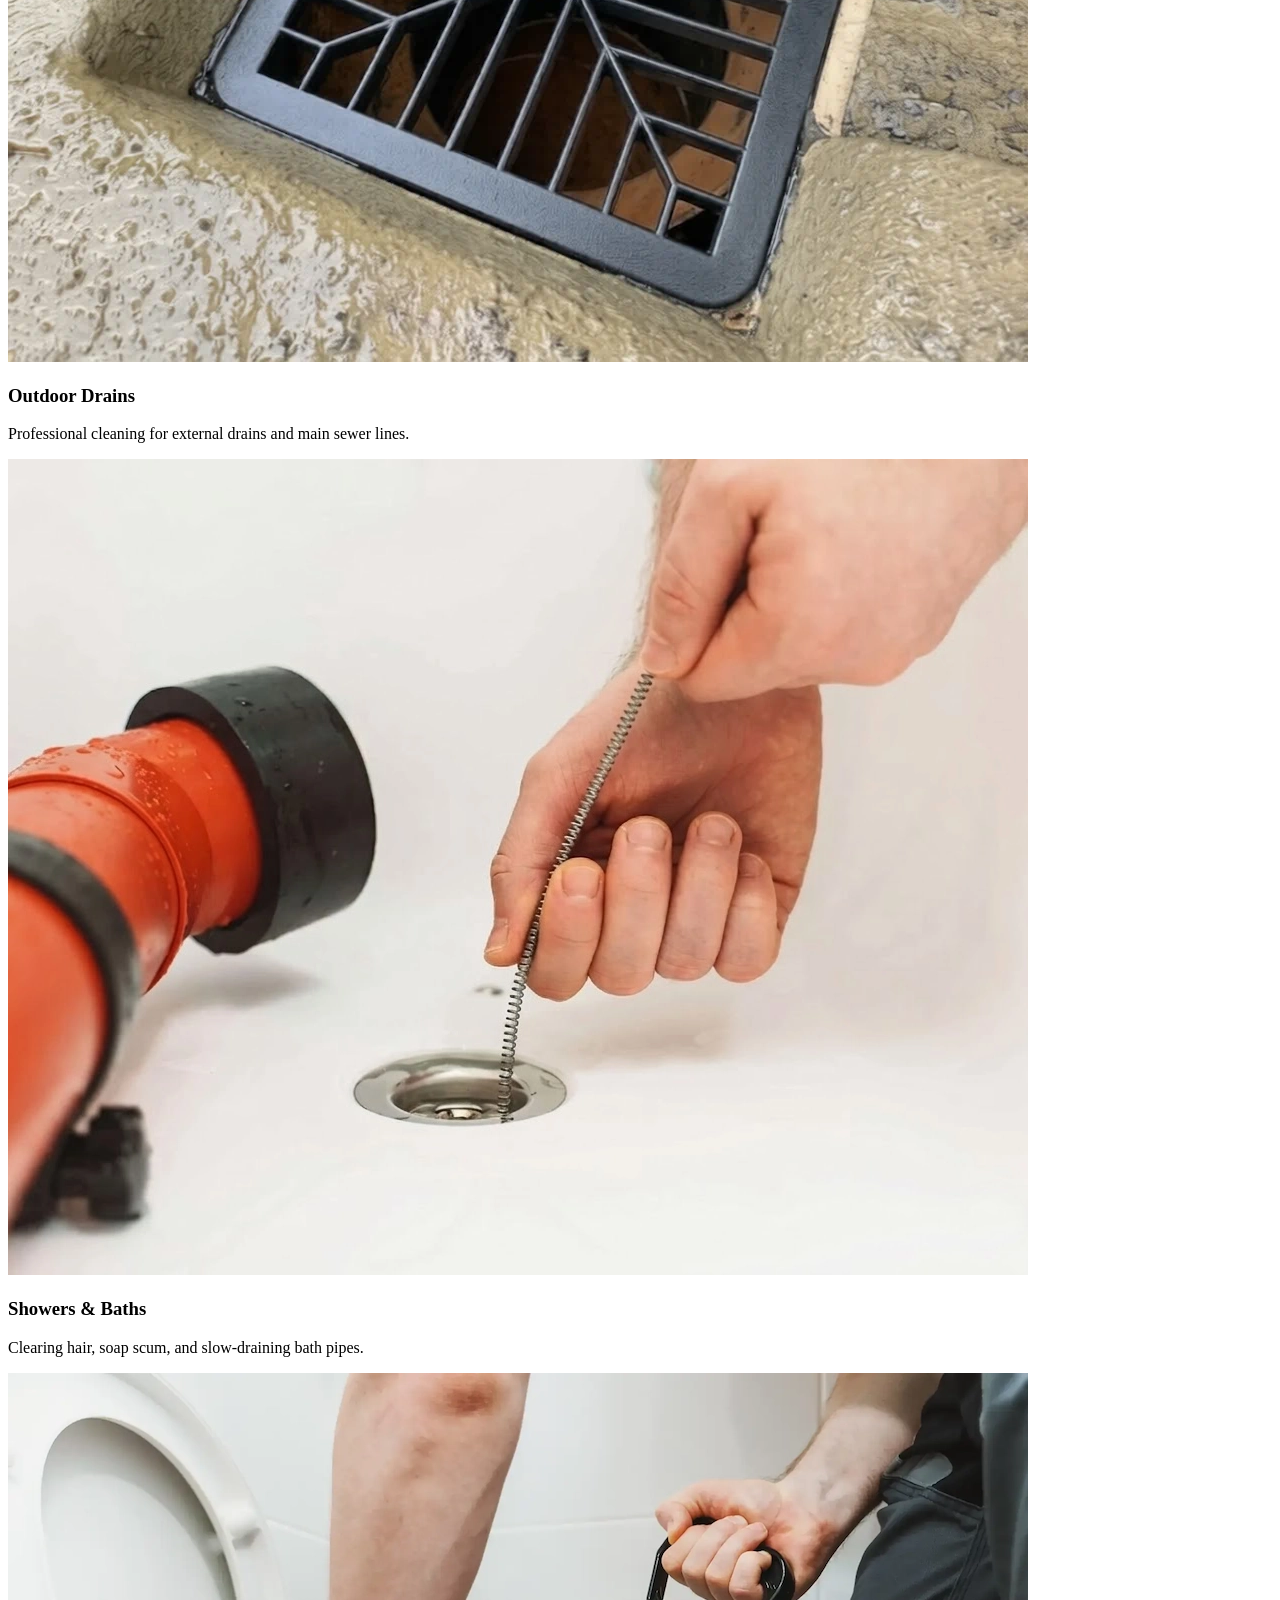
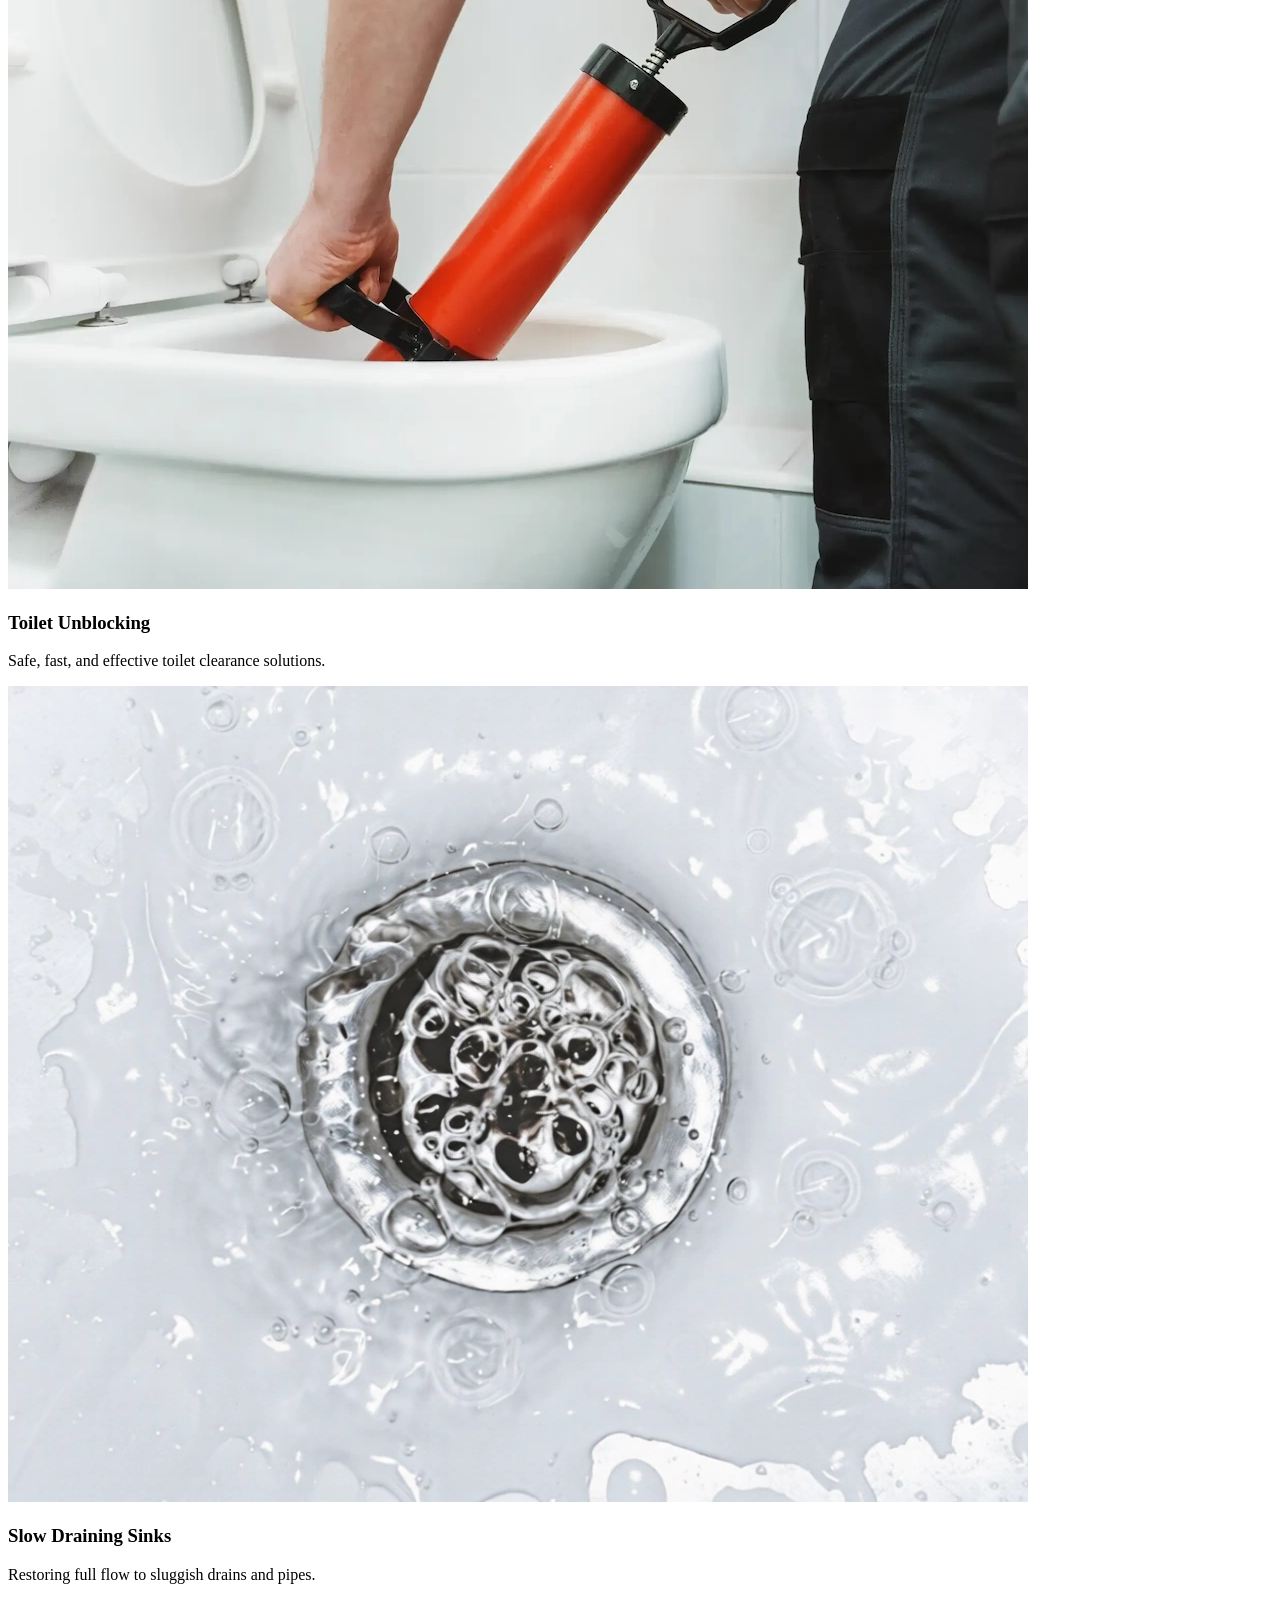
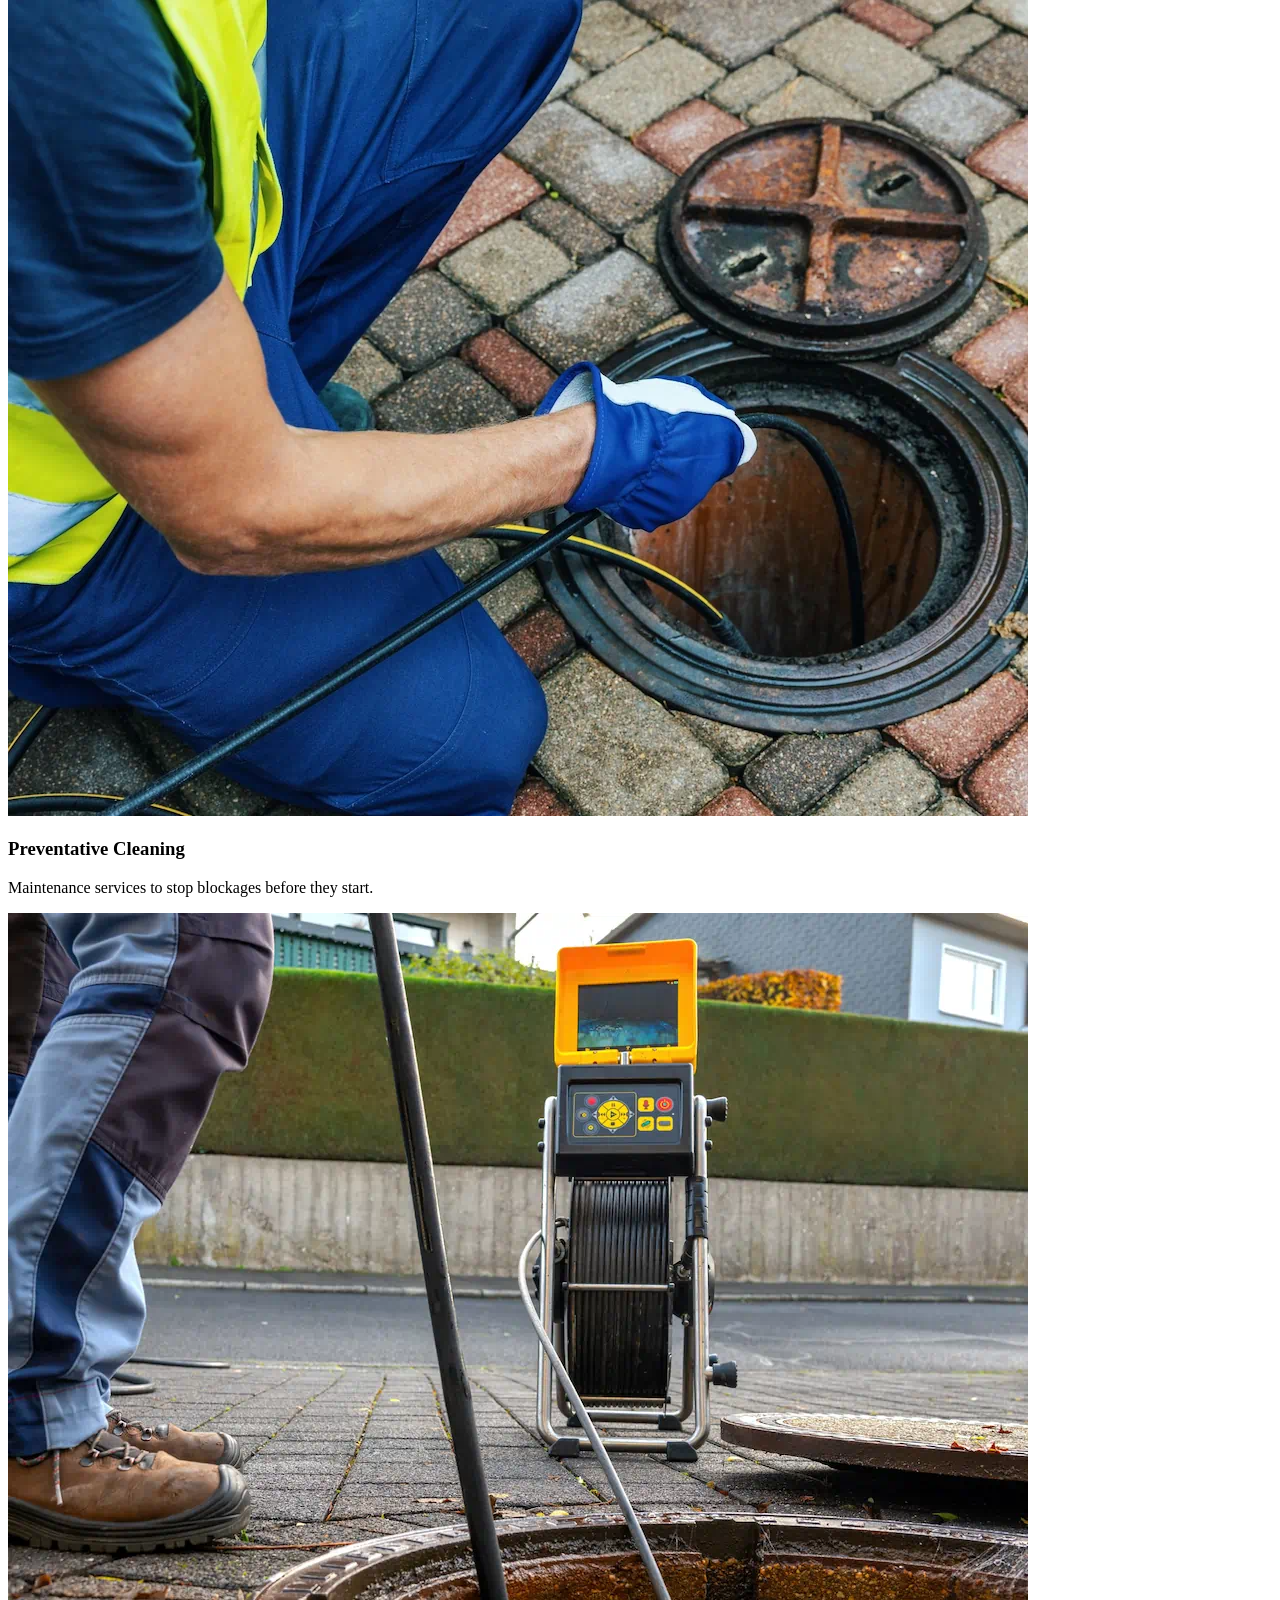
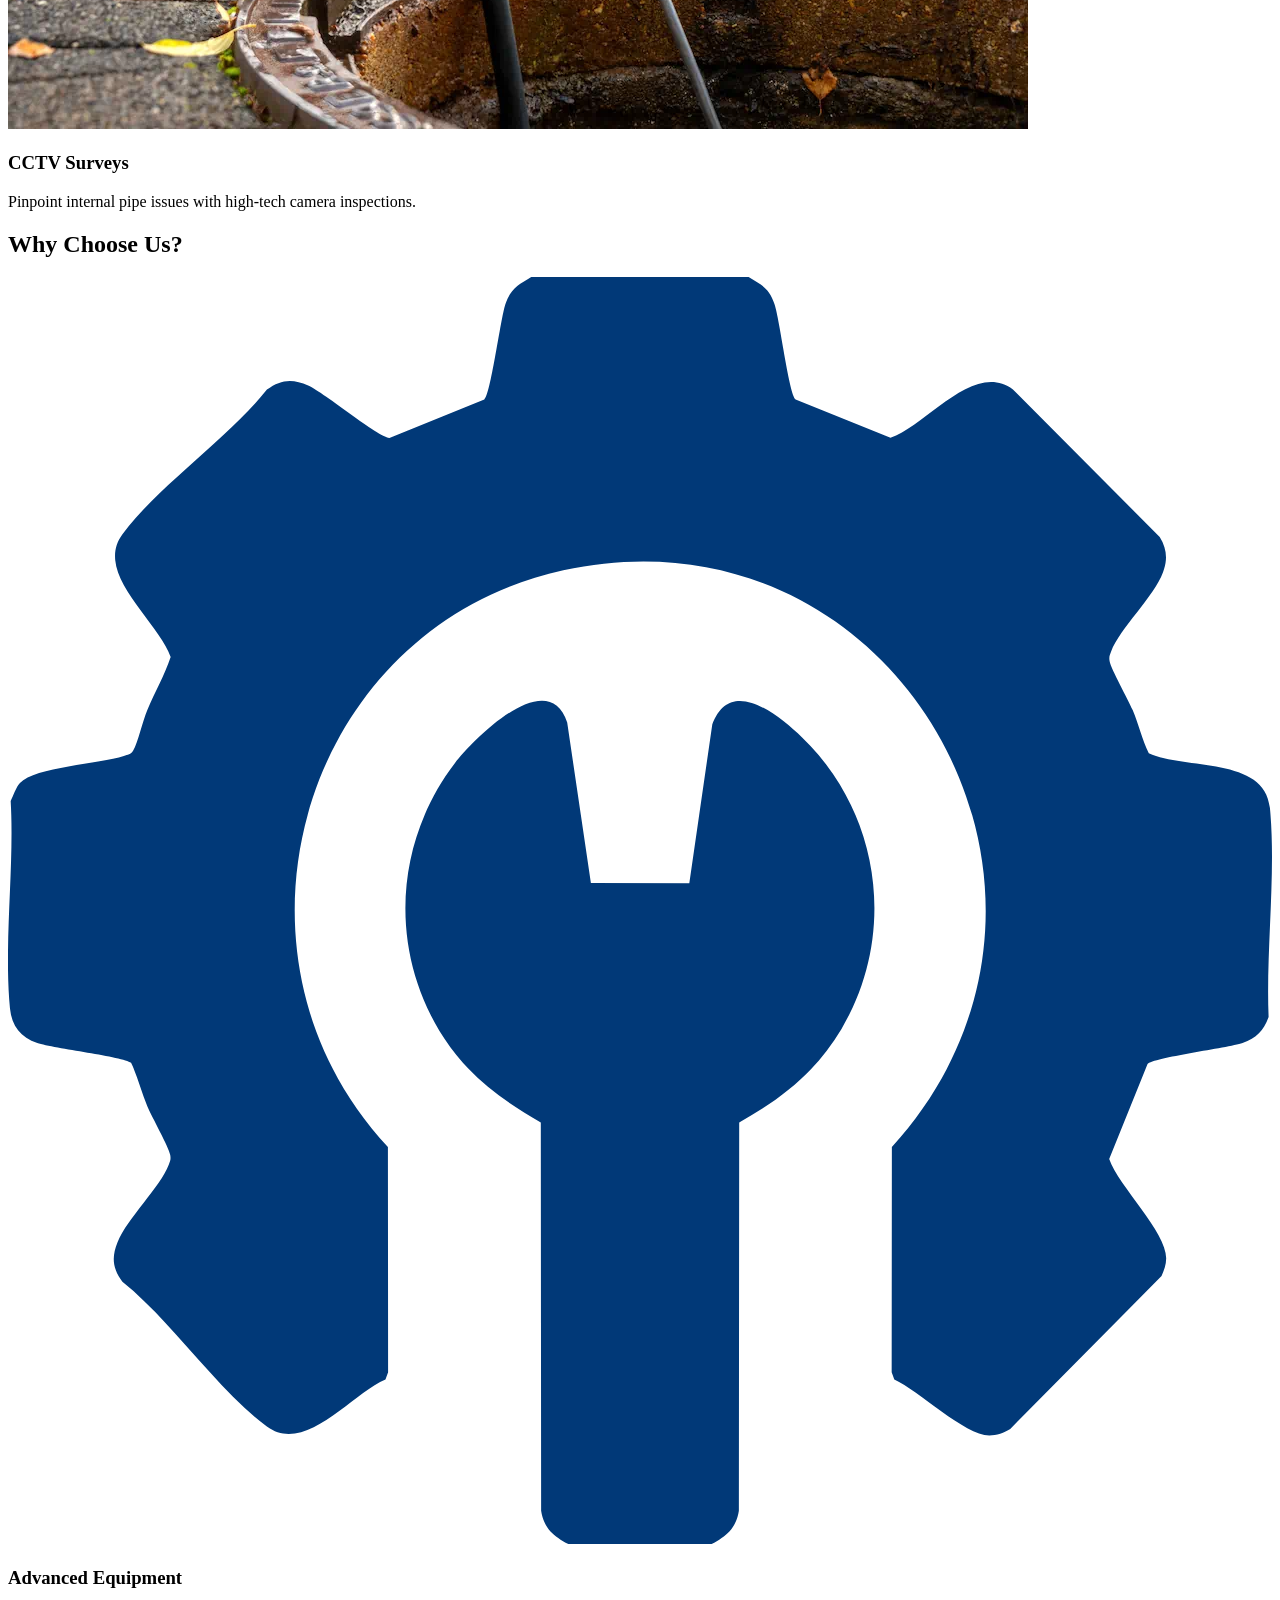
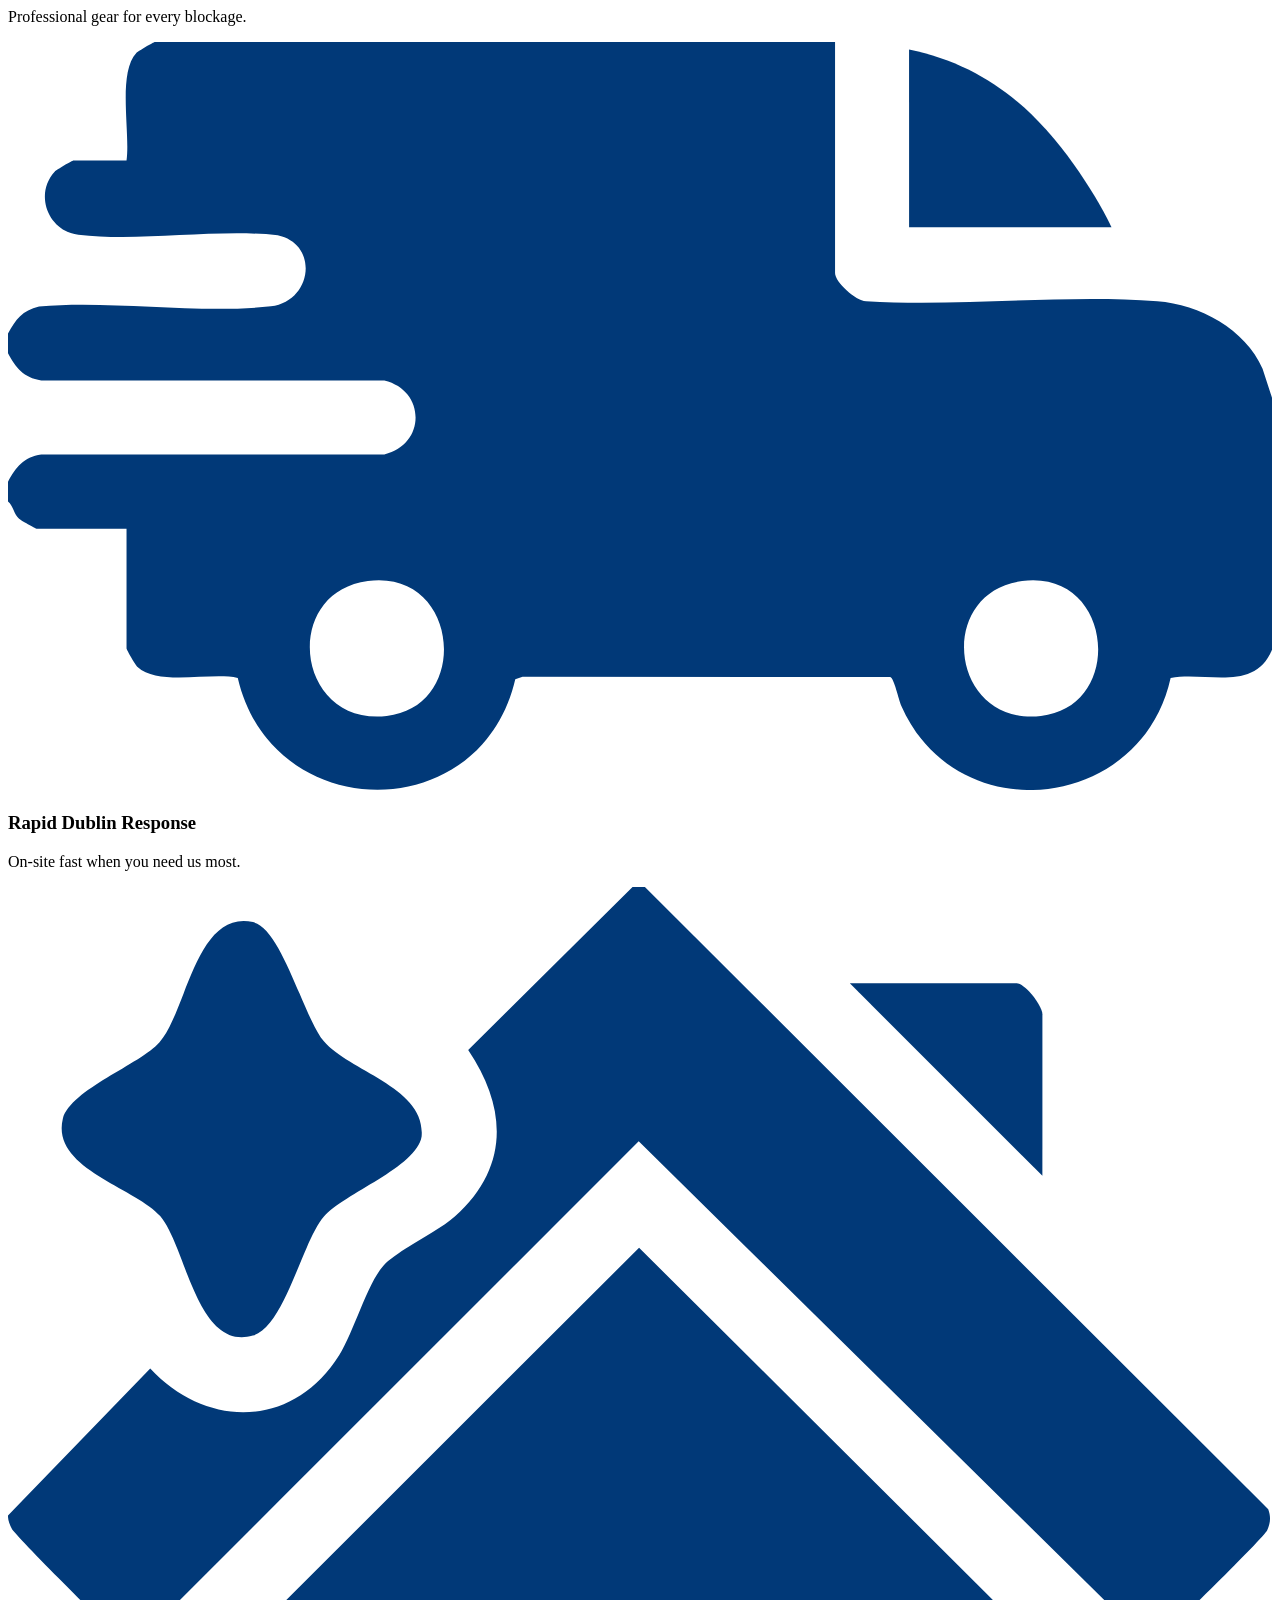
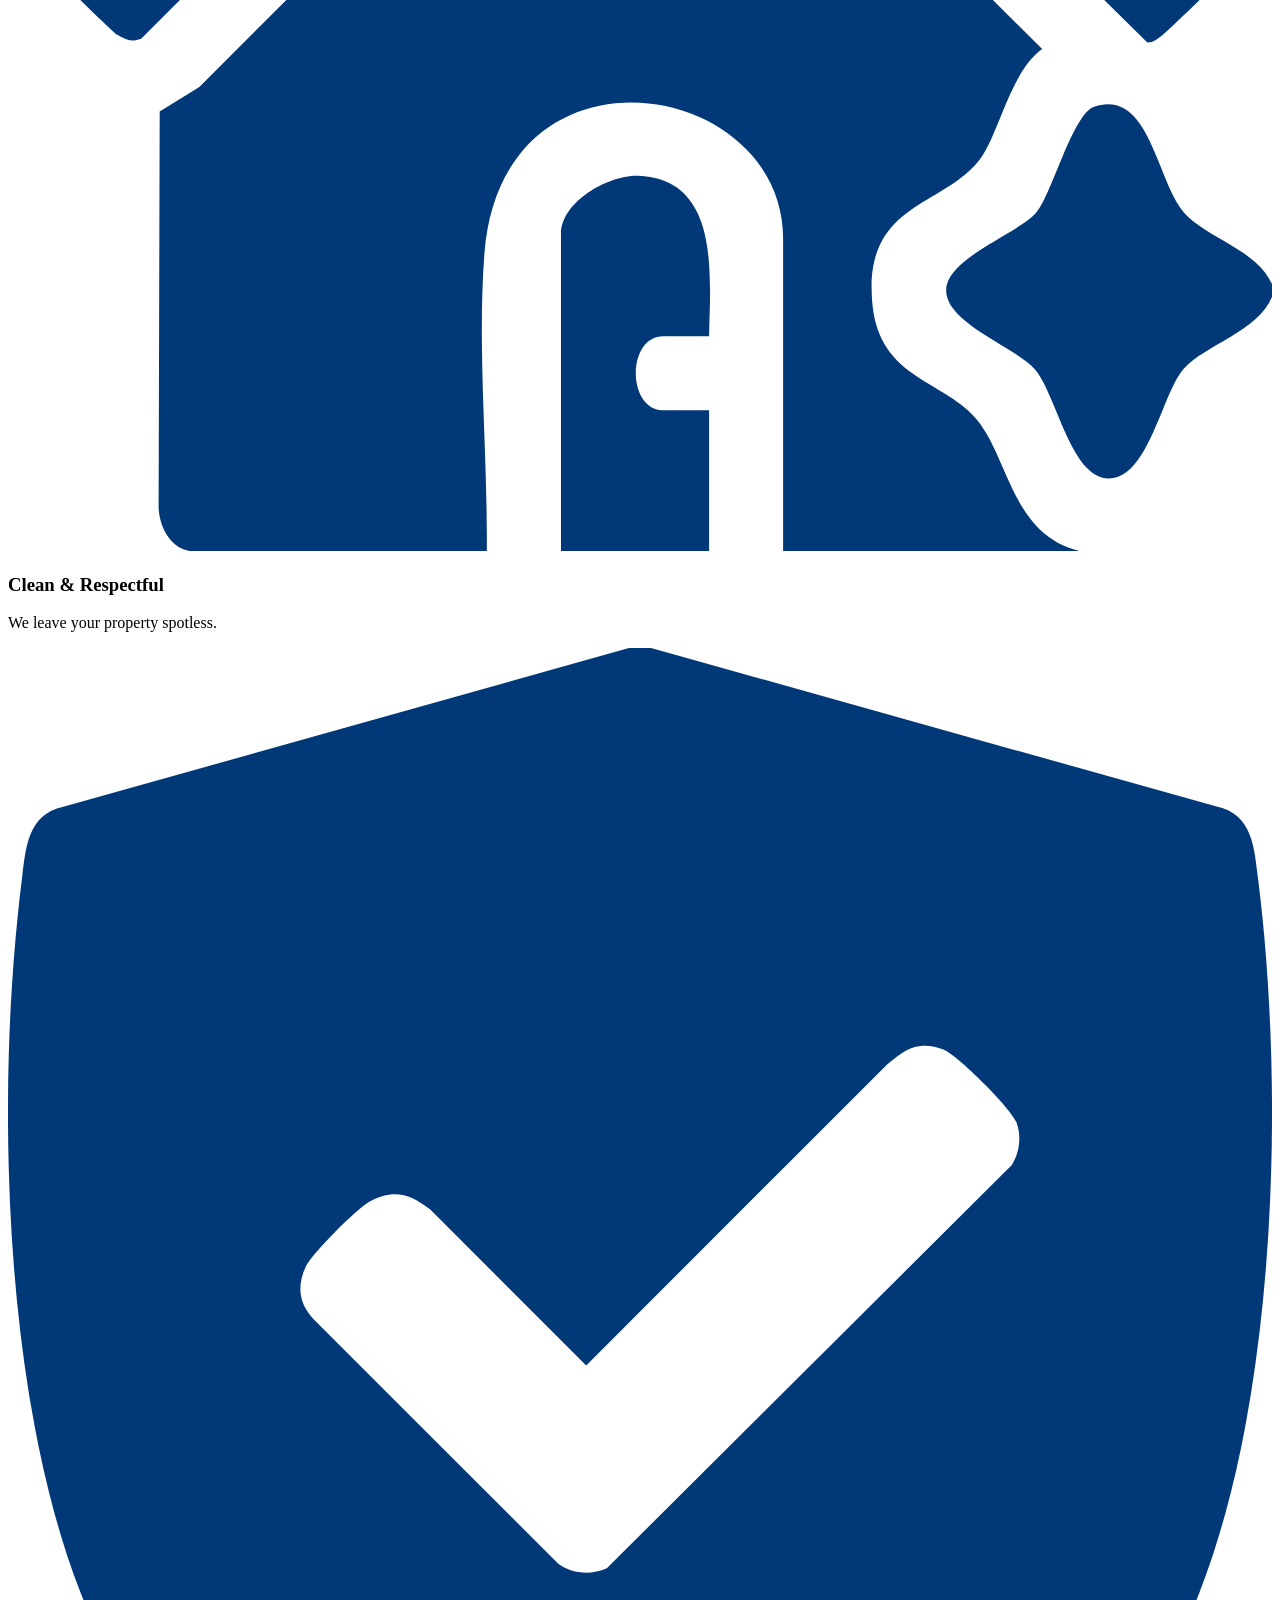
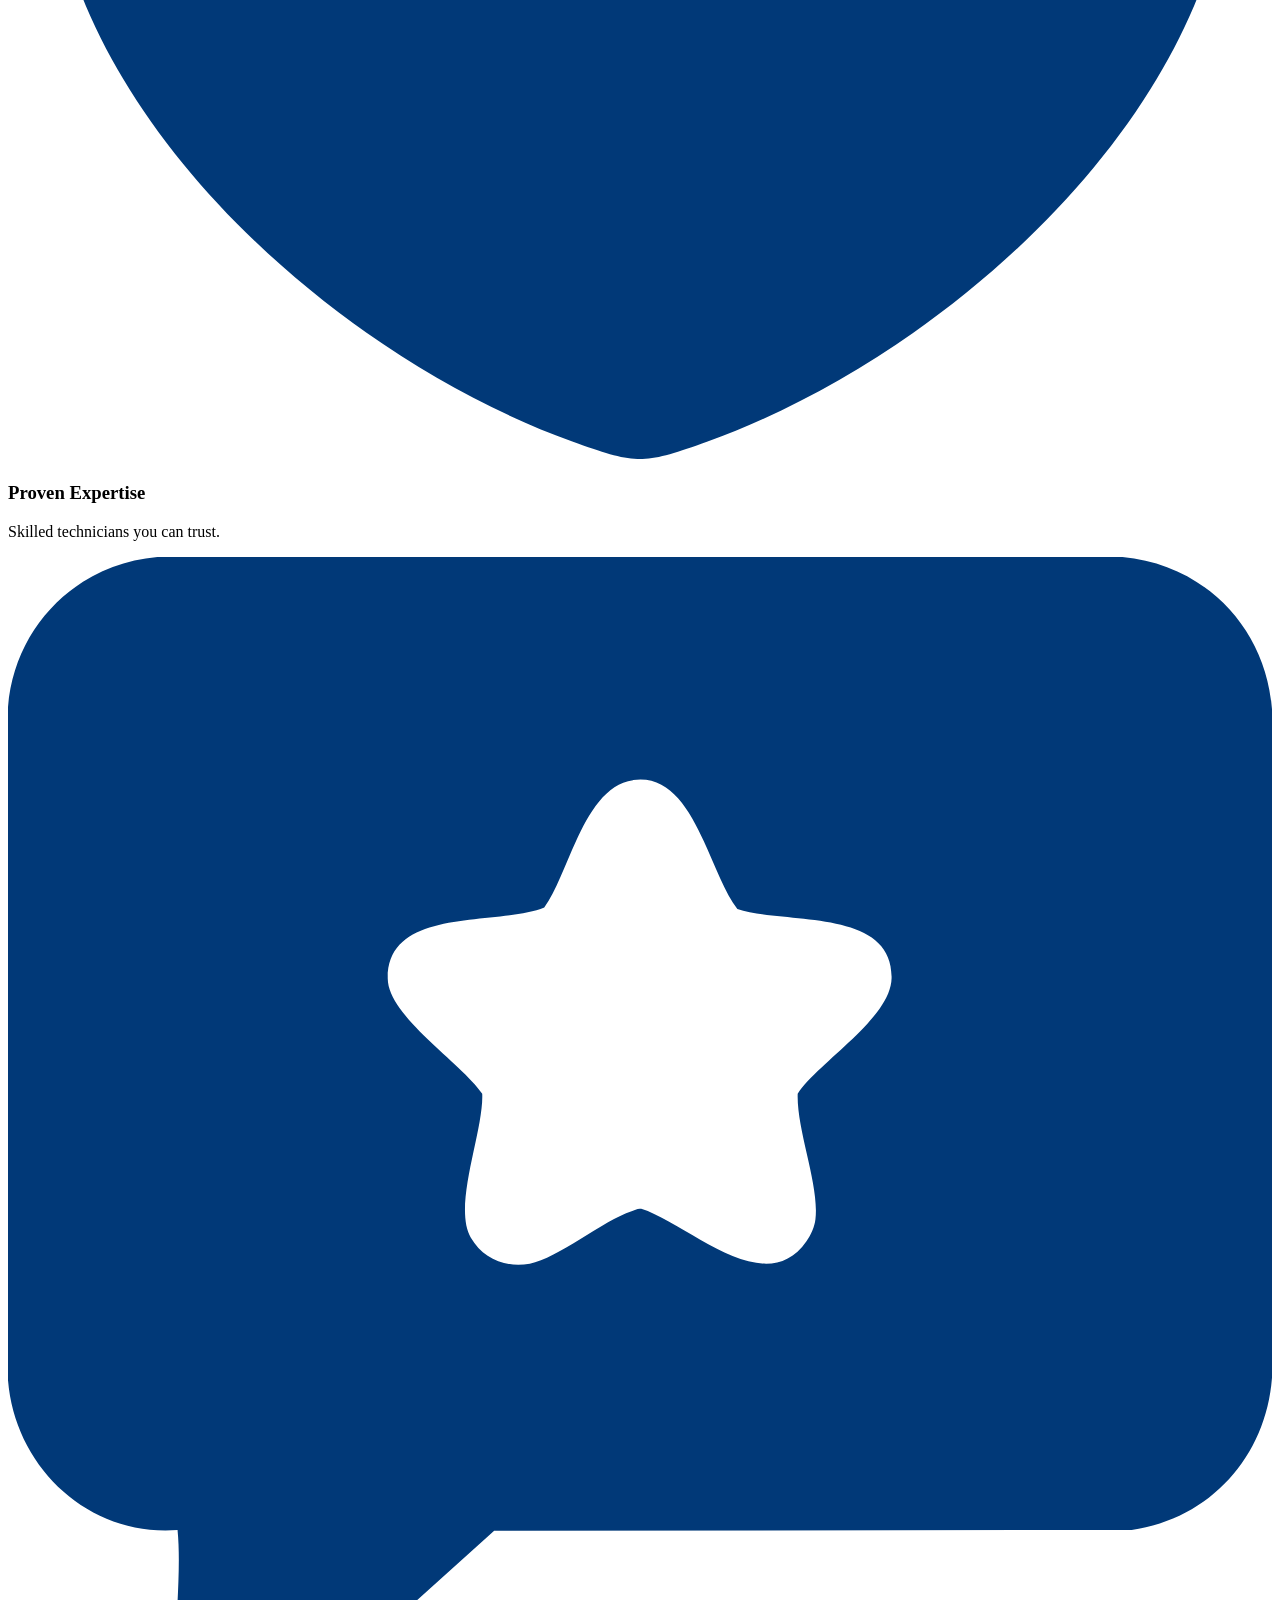
==== commit ee7b64d2: "update" ====
--- a/index.html
+++ b/index.html
@@ -10,7 +10,7 @@
     <link rel="preconnect" href="https://fonts.gstatic.com" crossorigin>
     <script src="browser-check.min.js" defer></script>
     <link href="https://fonts.googleapis.com/css2?family=Lato:wght@300;400;700&family=Playfair+Display:wght@400;500;600&display=swap" rel="stylesheet">
-    <link rel="stylesheet" href="styles.min.css">
+    <link rel="stylesheet" href="styles.css">
     <link rel="stylesheet" href="https://cdnjs.cloudflare.com/ajax/libs/font-awesome/6.4.0/css/all.min.css">
 </head>
 <body>
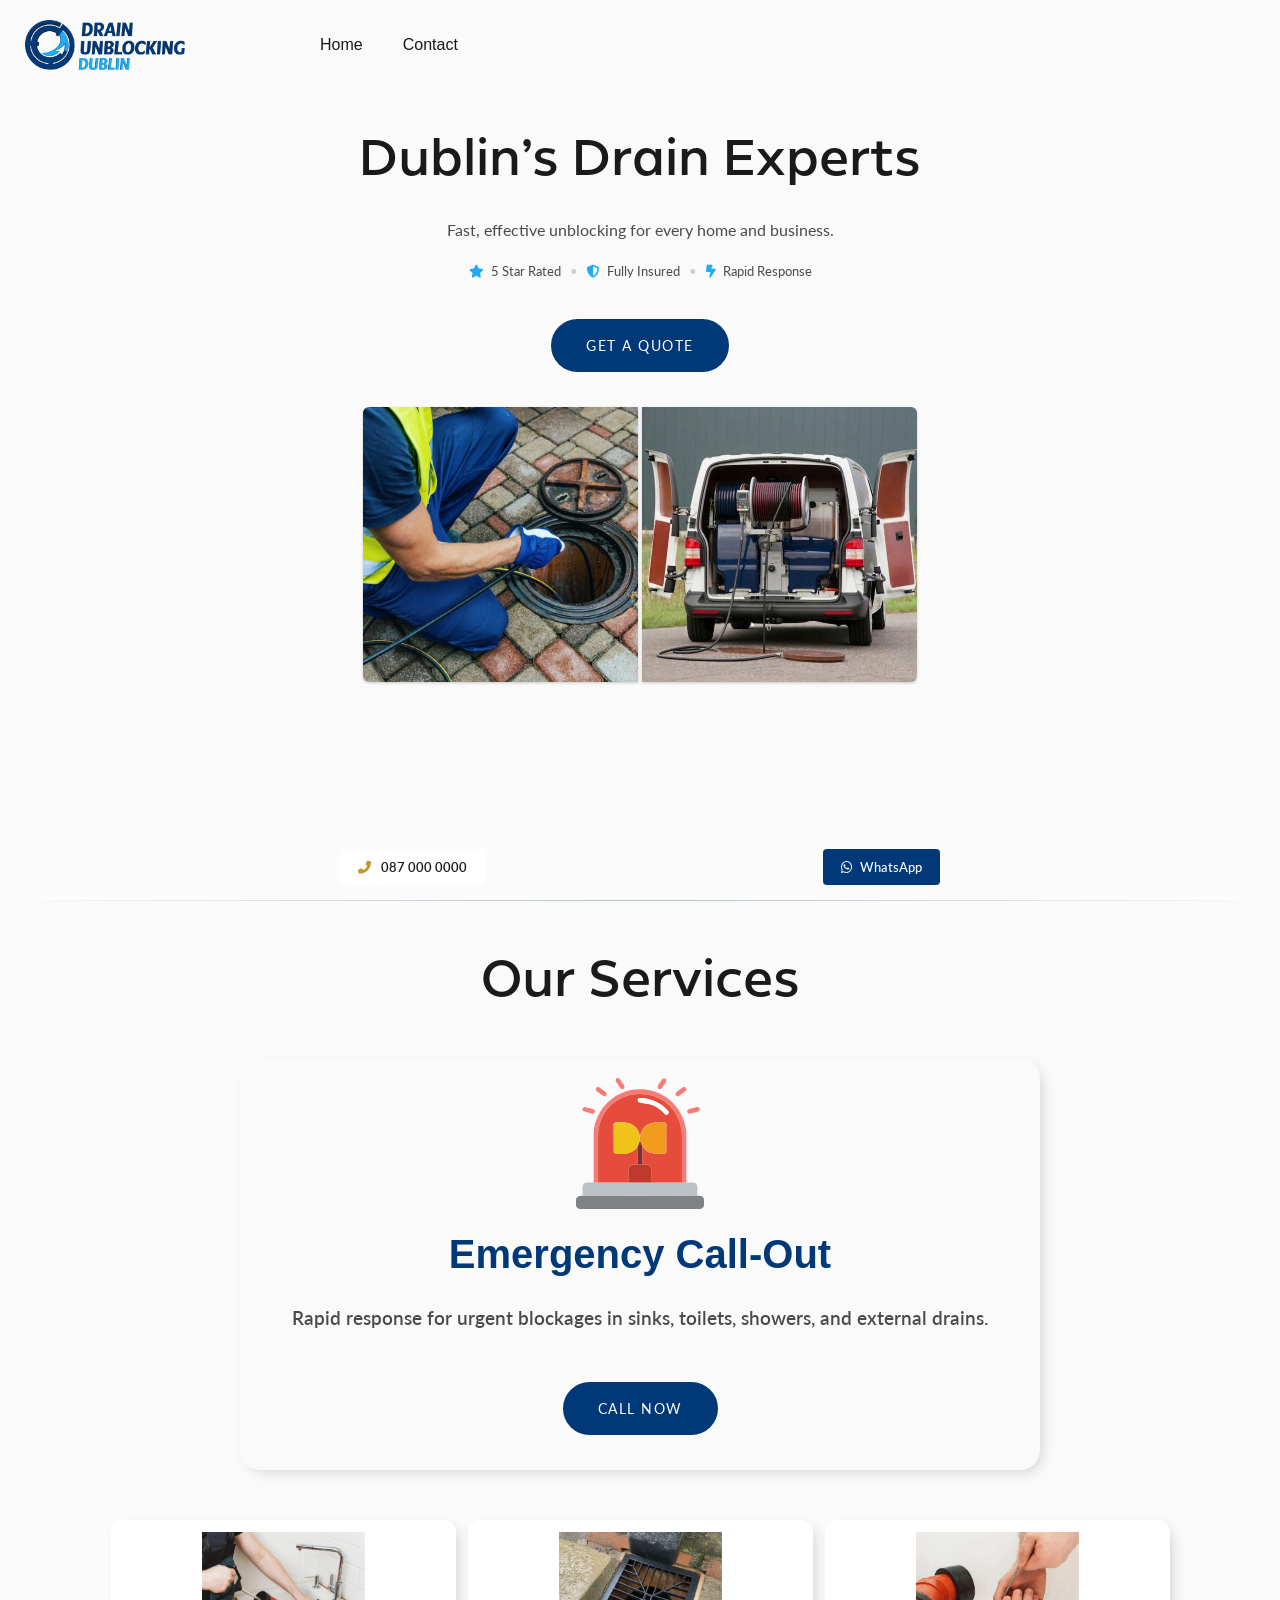
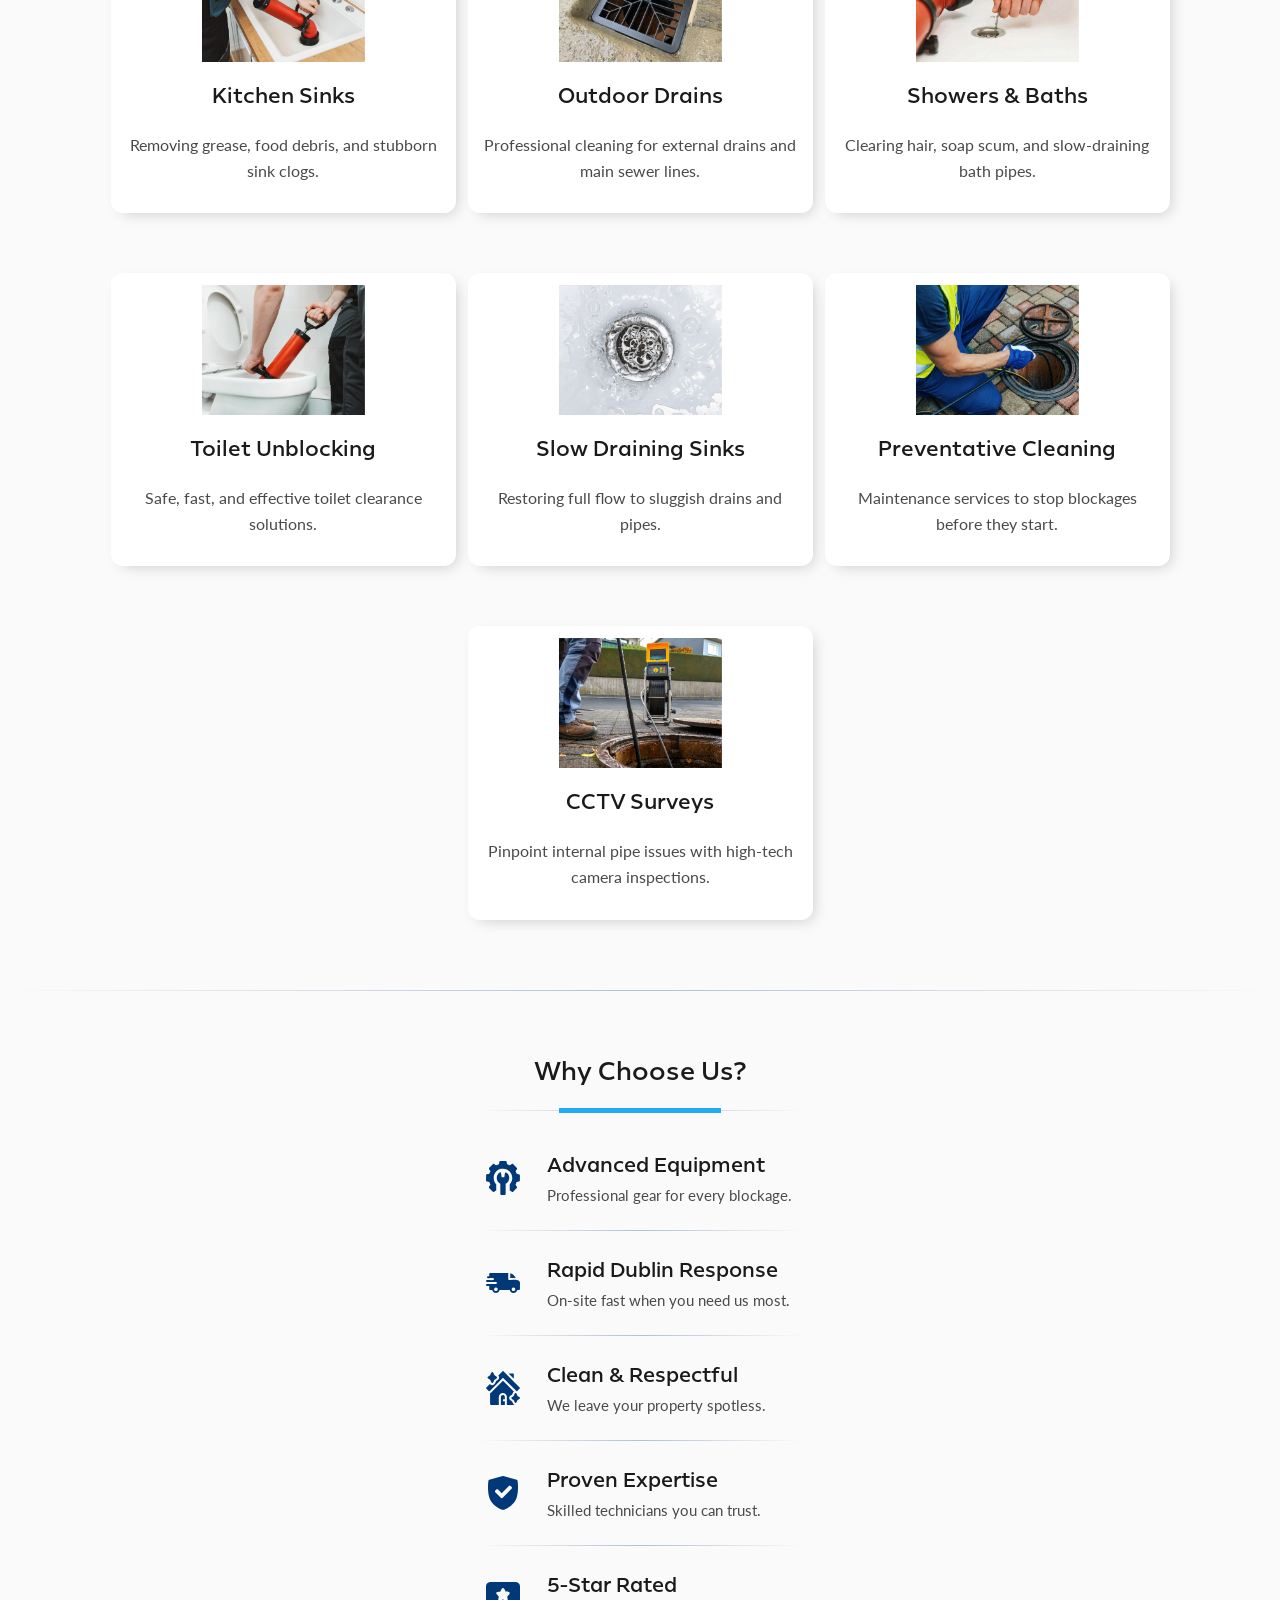
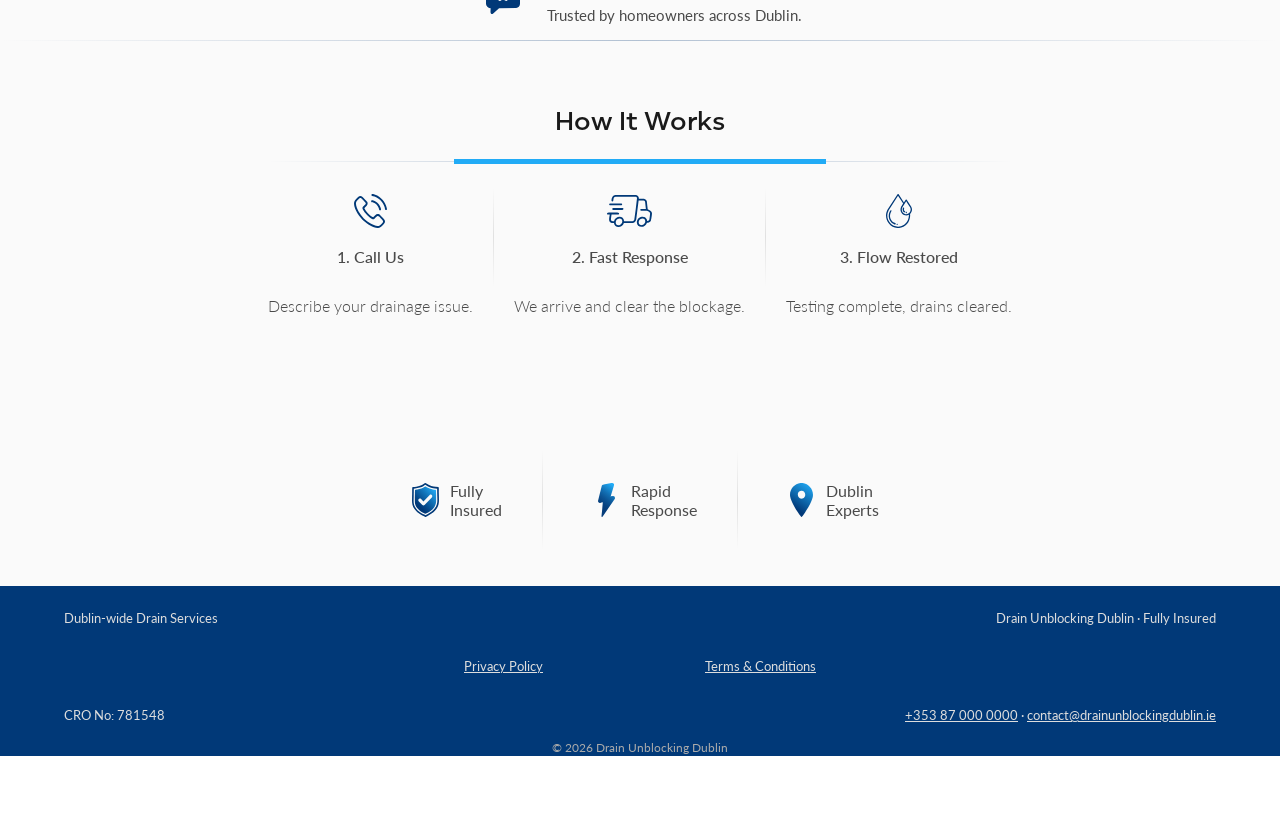
==== commit 0e90c04c: "update" ====
--- a/index.html
+++ b/index.html
@@ -10,7 +10,7 @@
     <link rel="preconnect" href="https://fonts.gstatic.com" crossorigin>
     <script src="browser-check.min.js" defer></script>
     <link href="https://fonts.googleapis.com/css2?family=Lato:wght@300;400;700&family=Playfair+Display:wght@400;500;600&display=swap" rel="stylesheet">
-    <link rel="stylesheet" href="styles.css">
+    <link rel="stylesheet" href="styles.min.css">
     <link rel="stylesheet" href="https://cdnjs.cloudflare.com/ajax/libs/font-awesome/6.4.0/css/all.min.css">
 </head>
 <body>
--- a/styles.min.css
+++ b/styles.min.css
@@ -0,0 +1 @@
+.swal2-popup.swal2-modal.swal2-show,html{background-color:#fff}.skeleton,.skeleton span{color:rgba(255,255,255,0)!important}body{overflow-x:hidden}#fullscreen-spinner,.sw{width:100%;display:flex}.header-nav a,a{-webkit-tap-highlight-color:transparent}.btn-primary,.header-nav a,.logo-container,.sub-bold span a{text-decoration:none}.services-external,.services-grid-item{box-shadow:rgba(0,0,0,.2) 5px 5px 15px -5px}#fullscreen-spinner,#submit-spinner{transition:.3s;z-index:9999;pointer-events:none}@font-face{font-family:'Helios Antique Semi Bold';font-style:normal;font-weight:400;src:local('Helios Antique Semi Bold'),url('static/fonts/Helios-Antique-Semi-Bold.woff') format('woff')}@font-face{font-family:MainFont;src:url(static/fonts/main-Regular.woff2) format("woff2"),url(static/fonts/main-Regular.woff) format("woff");font-weight:400;font-style:normal;font-display:swap}@font-face{font-family:MainFont;src:url(static/fonts/main-SemiBold.woff2) format("woff2"),url(static/fonts/main-SemiBold.woff) format("woff");font-weight:500;font-style:normal;font-display:swap}@font-face{font-family:MainFont;src:url(static/fonts/main-Bold.woff2) format("woff2"),url(static/fonts/main-Bold.woff) format("woff");font-weight:600;font-style:normal;font-display:swap}@font-face{font-family:MainFont;src:url(static/fonts/main-ExtraBold.woff2) format("woff2"),url(static/fonts/main-ExtraBold.woff) format("woff");font-weight:700;font-style:normal;font-display:swap}:root{--primary-text:#1a1a1a;--secondary-text:#4a4a4a;--navy-blue:#013978;--light-blue:#21ABF6;--gold:#c1962b;--white:#ffffff;--bg-color:#fcfcfc}*{box-sizing:border-box;margin:0;padding:0}.site-wrapper{background:#fafafa}.contact-title p.sub-bold{font-weight:600;font-size:18px;line-height:1.6;margin-bottom:20px;color:var(--primary-text)}.sub-bold span a{color:#950606;font-weight:900;font-family:Inter,sans-serif}body::before{position:fixed;top:0;left:0;width:100%;height:100%}html.is-samsung.is-samsung-dark,html.is-samsung.is-samsung-dark #fullscreen-spinner{background-color:#888!important}html.is-samsung.is-samsung-dark header img{src:url(static/images/logo-1024-dark.png)}html.is-samsung.is-samsung-dark .header-nav a{color:#fff}html.is-samsung.is-samsung-dark .header-nav a.active{color:var(--gold)}html.is-samsung.is-samsung-dark .hf{background:linear-gradient(to right,transparent,#fe0,transparent)!important}html.is-samsung.is-samsung-dark .reel-item,html.is-samsung.is-samsung-dark .stacked-headline p,html.is-samsung.is-samsung-dark .trust-item i,html.is-samsung.is-samsung-dark h1,html.is-samsung.is-samsung-dark h2,html.is-samsung.is-samsung-dark h3{color:#fff!important}html.is-samsung.is-samsung-dark .btn-primary{background-color:#213358}.text-left,form p{text-align:left}textarea{resize:none;min-height:100px}.reveal-on-scroll{opacity:0;transform:translateY(40px);will-change:opacity,transform}.reveal-on-scroll.is-visible{opacity:1;transform:translateY(0);transition:opacity 1s cubic-bezier(.25, 1, .5, 1),transform 1s cubic-bezier(.25, 1, .5, 1)}.reveal-on-scroll-fade{opacity:0;transform:translateY(10px)}.reveal-on-scroll-fade.is-visible{opacity:1;transform:translateY(0);transition:opacity .8s,transform .8s}.reveal-from-left,.reveal-from-left-fast,.reveal-from-left-slow{opacity:0;transform:translateX(-100px);will-change:opacity,transform}.reveal-from-right,.reveal-from-right-fast,.reveal-from-right-slow{opacity:0;transform:translateX(100px);will-change:opacity,transform}.reveal-from-left.is-visible,.reveal-from-right.is-visible{opacity:1;transform:translateX(0);transition:opacity 1s cubic-bezier(.25, 1, .5, 1),transform 1.5s}.reveal-from-left-slow.is-visible,.reveal-from-right-slow.is-visible{opacity:1;transform:translateX(0);transition:opacity 1s cubic-bezier(.25, 1, .5, 1),transform 3s}.reveal-from-left-fast.is-visible,.reveal-from-right-fast.is-visible{opacity:1;transform:translateX(0);transition:opacity .8s cubic-bezier(.25, 1, .5, 1),transform .8s}.skeleton{animation:1s linear infinite alternate skeleton-loading;opacity:.7;border:none!important;pointer-events:none!important;transition:.2s ease-in-out}.skeleton svg{stroke:rgba(255,255,255,0)!important}.skeleton::placeholder{opacity:0}@keyframes skeleton-loading{0%{background-color:#a3b7c1}100%{background-color:#e0e7ea}}.delay-100{transition-delay:0.1s}.delay-200{transition-delay:0.2s}.delay-300{transition-delay:0.3s}.reveal-scale-up{opacity:0;transform:scale(.95);transition:opacity 1s,transform 1s}.reveal-scale-up.is-visible{opacity:1;transform:scale(1)}body{font-family:Lato,sans-serif;color:var(--primary-text)}.sw{overflow:hidden;min-height:100vh;flex-direction:column}.services h2,h1{font-family:"Helios Antique Semi Bold",sans-serif;font-weight:600;line-height:1.2}.header-nav,.services h2{font-family:Inter,sans-serif}#fullscreen-spinner{position:fixed;top:0;left:0;height:100vh;opacity:0;justify-content:center;align-items:center;background:#fff}#fullscreen-spinner.show,#submit-spinner.show{opacity:1;pointer-events:all}.spinner-border{display:inline-block;width:2rem;height:2rem;vertical-align:text-bottom;border:.25em solid var(--navy-blue);border-right-color:transparent;border-radius:50%;-webkit-animation:.75s linear infinite spinner-border;animation:.75s linear infinite spinner-border}.btn-primary,.flex,.header-nav,.sticky-footer,.tb,header,main{display:flex}@keyframes spinner-border{100%{-webkit-transform:rotate(360deg);transform:rotate(360deg)}}header{justify-content:space-between;align-items:center;padding:20px 15px;background-color:transparent;z-index:100}.flex-row,.images-grid{flex-direction:row}.minimized{height:0;width:0}.flex-col,.uc{flex-direction:column}.text-center{text-align:center}.text-right{text-align:right}.hf,.horizontal-line{height:1px;width:100%;background:linear-gradient(to right,transparent,rgba(9,59,118,.3),transparent)}.horizontal-mid{height:7px;width:100%;margin-bottom:1.2rem}.horizontal-line-middle{height:5px;position:relative;left:25%;bottom:3px;width:50%;background:var(--light-blue)}.logo-container{display:flex;align-items:center;gap:12px;color:inherit}.logo-container img{max-width:160px;height:auto;object-fit:contain;width:38vw}.header-nav a,.menu-btn,h1{color:var(--primary-text)}.menu-btn{font-size:24px;cursor:pointer;background:0 0;border:none}.sub,.tb{color:var(--secondary-text)}.header-nav{align-items:center;gap:20px}.header-nav a{font-weight:500;font-size:16px;transition:color .3s}.services-external-img-container img,.services-grid-item img{transition:transform .6s cubic-bezier(.25, .46, .45, .94),filter .6s;will-change:transform}.header-nav a:active,.header-nav a:focus,.header-nav a:hover{background-color:rgba(0,0,0,0)}.header-nav a.active{color:var(--navy-blue);font-weight:600}main{flex:1;flex-direction:column}.contact-title,.cs,.hero,.services{position:relative;text-align:center;padding:20px 25px 10px;max-width:850px;margin:0 auto;z-index:10}.sub,h1{margin-bottom:20px}.hero{min-height:90vh;display:flex;flex-direction:column}.hero h1{font-size:clamp(1.5rem, 7vw, 3rem)}.contact-title h1{margin-bottom:10px}.contact-title p{font-size:clamp(16px, 2.5vw, 20px)}.services h2{font-size:clamp(1.5rem, 5.2vw, 2.5rem);margin-bottom:25px;color:var(--navy-blue);font-weight:800}.hero-subcontent p,.image-text h3,form p{font-weight:300}.cs h3,.image-text h3,.micro-copy,.submit-btn p,input,textarea{font-family:Lato,sans-serif}.help-section h3,.services-grid-item h3,.stacked-headline{font-family:"Helios Antique Semi Bold",sans-serif}h1{font-size:34px}.sub{font-weight:400;font-size:16px;line-height:1.6}.tb{justify-content:center;align-items:center;flex-wrap:wrap;gap:4px;font-size:13px;margin-bottom:40px}.trust-icon{color:var(--light-blue);margin-right:4px}.dot{color:#ccc;margin:0 5px}.btn-primary{background-color:var(--navy-blue);color:#fff;padding:18px 35px;font-size:14px;font-weight:400;text-transform:uppercase;letter-spacing:1.5px;width:fit-content;align-items:center;margin-inline:auto;margin-bottom:15px;border-radius:100px;user-select:none;transition:background-color .3s}.image-text h3.bold,.phone-link{font-weight:600}.micro-copy{font-size:11px;color:#999;margin-bottom:20px}.image-wrapper{position:relative;width:100%;height:450px;margin-top:-20px;overflow:hidden;background-color:var(--bg-color)}.hero-image,.images-grid-left img,.preview-item img{height:100%;width:100%;object-fit:cover}.hero-image{object-position:center bottom;-webkit-mask-image:linear-gradient(to bottom,transparent 0%,black 25%);mask-image:linear-gradient(to bottom,transparent 0%,black 25%)}.image-text{position:absolute;bottom:30px;left:25px;z-index:20;text-shadow:0 2px 4px rgba(0,0,0,.3)}.image-wrapper::after,.sticky-footer{bottom:0;left:0;pointer-events:none;width:100%}.image-text h3{font-size:20px;color:#fff;margin-bottom:4px}.image-wrapper::after{content:"";position:absolute;height:40%;background:linear-gradient(to top,rgba(0,0,0,.5),transparent)}.sticky-footer{position:sticky;padding:15px 25px;justify-content:center;flex-direction:column;align-items:center;z-index:200;background-color:rgba(255,255,255,.3);backdrop-filter:blur(3px);-webkit-backdrop-filter:blur(3px)}.page-footer p,.sticky-footer p{font-size:12px;color:var(--secondary-text);margin-top:14px}.hero-subcontent p,.services-external p{color:var(--secondary-text);font-size:clamp(.8rem, 3.7vw, 19px);line-height:1.6;margin-bottom:30px}.page-footer{align-items:center;justify-content:center;text-align:center}.phone-link,.whatsapp-btn{text-decoration:none;padding:10px 18px;border-radius:4px;font-size:13px;pointer-events:auto;display:flex}.footer-content{width:100%;max-width:600px;display:flex;justify-content:space-between;align-items:center}.phone-link{color:var(--primary-text);align-items:center;gap:10px;background:#fff}.phone-icon{color:var(--gold);font-size:13px}.whatsapp-btn{background-color:var(--navy-blue);color:#fff;font-weight:500;align-items:center;gap:8px}.stacked-headline{color:var(--navy-blue);font-size:clamp(1rem, 4.5vw, 24px);font-weight:500;margin-bottom:20px;line-height:1.2;letter-spacing:1px;align-self:center;display:flex;align-items:flex-end}.hero-subcontent{position:relative;text-align:center;padding:10px 25px;max-width:600px;margin:0 auto;z-index:10}.hero-subcontent h1,.services{margin-top:30px}.services-external p{font-weight:600}.images-grid{margin-bottom:60px;width:100vw;max-width:650px;margin-inline:auto;display:flex;gap:6px}.images-grid-right{gap:6px}.images-grid-right img{width:100%}.services{margin-bottom:60px;max-width:1200px}.services-external,.services-title{margin-bottom:50px}.services-external{border-radius:20px;overflow:hidden;padding:20px 15px;max-width:800px;margin-inline:auto}.emergency-icon{width:25%;max-width:128px;margin-bottom:18px}.services-external-img-container{margin-bottom:20px;border-radius:4px;overflow:hidden}.services-external-img-container img{display:block;width:100%;object-fit:cover}.services-external h2 span,.services-grid-item h3 span.and{font-family:Noto,serif}.services-grid{display:flex;flex-direction:row;gap:12px;row-gap:60px;flex-wrap:wrap;justify-content:center}.services-grid .services-grid-item:first-child .image-container{border-radius:6px 0 0 6px}.services-grid .services-grid-item:last-child .image-container,.side-images-container img:last-child{border-radius:0 6px 6px 0}.services-grid-item{width:30%;min-width:min(300px,100%);border-radius:12px;background-color:#fff}.image-container{position:relative;overflow:hidden;margin-bottom:10px;padding:12px}.plaster-warmth img{filter:sepia(20%) saturate(160%) hue-rotate(-25deg) brightness(95%) contrast(95%)}.services-grid-item img{vertical-align:middle;width:100%;height:130px;object-fit:contain}.services-grid-item h3{color:var(--primary-text);font-size:clamp(1rem, 3.8vw, 20px);font-weight:500;margin-bottom:20px;height:28px;line-height:1.2;padding-inline:12px}.services-grid-item p,form p{color:var(--secondary-text);line-height:1.6}.services-grid-item p{font-weight:400;font-size:clamp(.8rem, 3.7vw, 16px);margin-bottom:30px;padding-inline:12px}section.cs{padding:20px 10px 0;margin:40px auto 60px}.cs h3{color:var(--primary-text);font-size:clamp(14px, 3.4vw, 19px);padding-inline:10px;font-weight:500;margin-bottom:20px;height:40px;line-height:1.2}form p,input,textarea{font-size:clamp(12px, 4.3vw, 16px)}.uc,input,textarea{padding:15px;background-color:transparent}.form-wrapper{width:100%;max-width:900px}form{display:flex;gap:30px;flex-wrap:wrap}.left-column,.right-column{flex:1;min-width:300px;display:flex;flex-direction:column;gap:15px}form p{margin-left:12px}input,textarea{width:100%;border:1px solid #e0dada;border-radius:4px;color:#333;outline:0;transition:border-color .3s}input:focus,textarea:focus{border-color:#888}::placeholder{color:#6e6e6e;opacity:.8}input.pale-placeholder::placeholder{color:#888;font-style:italic}.uc{border:1px solid #e0dada;border-radius:6px;min-height:220px;display:flex;align-items:center}.upload-trigger{display:flex;flex-direction:column;align-items:center;cursor:pointer;width:100%;padding:10px;border-radius:4px;transition:background-color .2s,border-color .2s,transform .2s}.upload-trigger.drag-over{background-color:#f0f8ff;border-color:#3b82f6;transform:scale(1.02)}.upload-title{margin-top:10px;font-size:18px;color:#555}.upload-status{margin-top:5px;font-size:14px;color:#888;font-style:italic;margin-bottom:15px}.upload-text{margin-top:5px;font-size:12px;color:#888}.remove-btn,.submit-btn{color:#fff;cursor:pointer}.image-previews{display:grid;position:relative;grid-template-columns:repeat(4,1fr);gap:10px;width:100%;margin-top:10px}#submit-spinner{position:absolute;top:50%;left:30px;transform:translate(-50%,-50%);opacity:0;display:flex;justify-content:center;align-items:center}#submit-spinner .spinner-border{border:.25em solid #fff;border-right-color:transparent}.preview-item{position:relative;width:100%;aspect-ratio:1;border-radius:4px;overflow:hidden;border:1px solid #ddd}.remove-btn{position:absolute;top:2px;right:2px;background-color:rgba(54,59,78,.9);border:none;border-radius:50%;width:20px;height:20px;font-size:12px;display:flex;align-items:center;justify-content:center;line-height:1}.submit-btn,.submit-btn p{font-weight:200;font-size:20px}.submit-btn{position:relative;font-family:Lato,sans-serif;background-color:var(--navy-blue);padding-inline:15px;padding-block:20px;border:none;border-radius:4px;margin-top:5px;transition:background-color .3s}.submit-btn p{color:#fff;text-align:center;margin:0;line-height:1}.submit-btn p span{opacity:.7;font-size:14px}@media (hover:hover) and (pointer:fine){.services-external-img-container:hover img{transform:scale(1.05);filter:brightness(1.015)}.header-nav a:hover{color:var(--navy-blue)}.btn-primary:hover{background-color:#2c3e56}.upload-trigger:hover{background-color:rgba(0,0,0,.02)}.remove-btn:hover{background-color:#d9534f}.submit-btn:hover{background-color:#2c3040}}.help-section{text-align:right;margin:50px auto 0;display:flex;flex-direction:column;gap:10px;align-items:center;max-width:600px;color:var(--navy-blue)}.help-section h3{margin-bottom:10px;font-size:clamp(16px, 7vw, 24px)}.help-section p{font-family:Lato,sans-serif;font-weight:300;font-size:clamp(12px, 4.3vw, 16px)}.help-section h4,.swal2-title{font-family:"Helios Antique Semi Bold",sans-serif}.help-section h4{font-size:clamp(14px, 4.5vw, 18px)}input[name=subject]{position:absolute;left:-9999px}textarea[name=message]{line-height:1.5}.include-list{display:flex;flex-direction:column;gap:10px;margin-top:20px}.include-item{display:flex;flex-direction:row;gap:18px;margin-bottom:10px;align-items:center}.include-item-details{display:flex;flex-direction:column;align-items:flex-start;gap:2px;text-align:left}.swal2-icon.swal2-success.swal2-icon-show{border-color:var(--navy-blue)!important;color:var(--navy-blue)!important}.swal2-success-line-long,.swal2-success-line-tip{background-color:var(--navy-blue)!important}.swal2-icon.swal2-warning.swal2-icon-show{border-color:#950606cc;color:#950606}.swal2-confirm.swal2-styled{background-color:var(--navy-blue)}.swal2-success-circular-line-left,.swal2-success-circular-line-right,.swal2-success-fix{background-color:rgba(0,0,0,0)!important}.swal2-success-ring{border:.25em solid var(--navy-blue)!important}.swal2-title{color:var(--navy-blue)!important;font-size:24px;font-weight:500;margin-bottom:20px;line-height:1.2}.swal2-html-container{font-family:Lato,sans-serif;font-weight:300;font-size:19px;color:var(--navy-blue)!important}.feature-tagline,.reel-item{font-family:MainFont,sans-serif}@media (max-width:768px){.help-section{text-align:center}.thumbnails{justify-content:center}.image-previews{grid-template-columns:repeat(3,1fr)}}.service-story-reel{position:relative;width:100%;max-width:800px;margin:20px auto;display:flex;align-items:center;justify-content:center;overflow:hidden;background-color:transparent;height:100px;flex-grow:1}.reel-item{position:absolute;color:var(--navy-blue);font-size:clamp(1.5rem, 7vw, 2rem);line-height:1;font-weight:500;user-select:none;letter-spacing:1px;text-align:center;opacity:0;transform:translateY(10px);animation:16s infinite fadeCycle}.reel-item:first-child{animation-delay:0s}.reel-item:nth-child(2){animation-delay:2s}.reel-item:nth-child(3){animation-delay:4s}.reel-item:nth-child(4){animation-delay:6s}.reel-item:nth-child(5){animation-delay:8s}.reel-item:nth-child(6){animation-delay:10s}.reel-item:nth-child(7){animation-delay:12s}.reel-item:nth-child(8){animation-delay:14s}@keyframes fadeCycle{0%{opacity:0;transform:translateY(10px)}10%,2.5%{opacity:1;transform:translateY(0)}12.5%{opacity:0;transform:translateY(-10px)}100%{opacity:0}}.side-images-container{display:flex;flex-direction:row;position:relative;gap:4px;justify-content:center;margin-top:20px}.side-images-container img{width:275px;max-width:50%;max-height:min(calc(100% - 12px),200px);object-fit:cover;border-radius:6px 0 0 6px;box-shadow:0 1px 3px rgba(0,0,0,.2)}.feature-tagline{font-size:1.2rem;color:var(--primary-text);margin-bottom:1rem;font-weight:600}.feature-list{list-style:none;padding:0;margin:1.5rem 0;text-align:left;display:inline-block}.quick-info-section,.trust-section{text-align:center;margin-inline:auto;width:fit-content}.feature-list li{margin-bottom:.5rem;font-family:Lato,sans-serif;color:var(--secondary-text)}.bottom-cta h2,.trust-item-text h3,.trust-section h2{font-family:"Helios Antique Semi Bold",sans-serif}.feature-list li i{color:var(--gold);margin-right:10px}.trust-section{padding:4rem 2rem 0}.quick-info-section{padding:0 1rem 1rem;position:relative;top:-20px}.trust-section h2{margin-bottom:1.4rem;color:var(--primary-text)}.trust-grid-container{max-width:465px;margin:0 auto;width:fit-content}.trust-grid{display:grid;grid-template-columns:repeat(1,1fr);gap:10px;justify-items:left}.trust-item{padding:1rem 0;border-radius:4px;text-align:left;display:flex;align-items:center;color:var(--secondary-text);font-weight:400;font-size:16px;justify-content:center;gap:20px}.bottom-cta,.card,.info-item,.walkthrough-item{text-align:center}.info-item-icon,.trust-item-icon,.walkthrough-item-icon{width:48px;height:48px;display:flex;align-items:center;justify-content:center}.walkthrough-item-icon a{width:64px;height:48px;display:flex;justify-content:center;align-items:center}.info-grid,.trust-item-text,.walkthrough-grid{flex-direction:column;display:flex}.walkthrough-item-title{font-weight:500;height:30px}.info-item-icon img,.trust-item-icon img,.walkthrough-item-icon img{max-width:70%;max-height:70%;object-fit:contain}.trust-item-text i{color:var(--navy-blue);margin-right:0;font-size:11px;position:relative;bottom:1px}.trust-item-text p{font-size:15px}.trust-item-text h3{color:var(--primary-text);margin-bottom:.5rem;font-weight:600;font-size:clamp(1rem, 4vw, 1.2rem);line-height:normal}.bottom-cta{padding:5rem 2rem}.bottom-cta h2{font-size:2.5rem;margin-bottom:1rem;color:var(--navy-blue)}.bottom-cta p,.info-item,.walkthrough-item{color:var(--secondary-text);font-size:16px}.bottom-cta p{font-family:Lato,sans-serif;margin-bottom:2rem}.carousel-container{width:100%;max-width:400px;height:320px;position:relative;overflow:hidden;margin:0 auto 4rem;border-radius:4px;box-shadow:0 1px 3px rgba(0,0,0,.06)}.carousel-track{width:100%;height:100%;position:relative}.carousel-img{position:absolute;top:0;left:0;width:100%;height:100%;object-fit:cover;opacity:0;transform:translateX(50px);transition:opacity 1s ease-in-out,transform 1s ease-in-out}.map-container,.water-image,.water-image-container{position:relative;width:100%}.carousel-img.active{opacity:1;transform:translateX(0);z-index:2}.carousel-img.exit{opacity:0;transform:translateX(-50px);z-index:1}.info-grid,.walkthrough-grid{gap:20px}.walkthrough-item{display:flex;flex-direction:column;align-items:center;font-weight:300}.info-item{display:flex;flex-direction:row;align-items:center;font-weight:400}.walkthrough-item-icon{margin-bottom:12px;width:64px;height:48px;display:flex;align-items:center;justify-content:center}.vertical-line{height:0;width:0;display:none}.water-image-section{position:relative;z-index:-1}.water-image-container{height:100%;top:-10px;max-width:850px;margin:0 auto}.water-image{height:100%;object-fit:cover;-webkit-mask-image:linear-gradient(to bottom,transparent,#fff 50%),linear-gradient(to top,transparent,#fff 50%);mask-image:linear-gradient(to bottom,transparent,#fff 50%),linear-gradient(to top,transparent,#fff 50%);-webkit-mask-composite:source-in;mask-composite:intersect}.card{background-color:#fff;max-width:850px;padding:40px 30px;margin-inline:auto}.card h1{font-size:26px;font-weight:700;margin-bottom:20px;line-height:1.3}.card p{color:#6a737d;font-size:16px;line-height:1.6;margin-bottom:30px}.map-container{height:350px;border-radius:10px;overflow:hidden;margin-bottom:30px;background-color:#e5e3df}.map-container img{width:100%;height:100%;object-fit:cover;touch-action:none;-webkit-user-drag:none;user-select:none}.map-controls{position:absolute;right:10px;top:10px;display:flex;flex-direction:column;gap:2px}.control-btn{background:#fff;border:1px solid #ccc;width:30px;height:30px;display:flex;align-items:center;justify-content:center;font-size:20px;color:#555;cursor:pointer;user-select:none}.features{list-style:none;padding:0;margin:0;text-align:left;display:inline-block}.feature{display:flex;align-items:center;margin-bottom:15px;color:#1e2a44;font-weight:600;font-size:17px}.check-icon{background-color:var(--navy-blue);color:#fff;width:22px;height:22px;border-radius:50%;display:flex;align-items:center;justify-content:center;margin-right:12px;font-size:12px;flex-shrink:0}.footer,.footer-inner a{color:#ddd}.check-icon::after{content:"L";transform:scaleX(-1) rotate(-45deg);margin-top:-2px}.footer{background:var(--navy-blue);padding:24px 0 1px;z-index:1;position:relative}.copyright,.footer .address{text-align:center;color:#aaa}.footer .container{width:100%;max-width:1200px;padding:0 24px;margin:0 auto}.footer .address{font-size:11px}.footer-inner{display:flex;justify-content:space-between;font-size:13px}.footer .footer-links{margin-block:32px;max-width:400px}.footer-business-details{display:flex;flex-direction:column;font-size:13px;line-height:1.4}.terms-section{margin-bottom:2rem}.privacy-section a,.refund-section a,.terms-section a{color:#000}.privacy-container,.terms-container{width:100%;max-width:1200px;padding:0 24px 4rem;margin:30px auto 0;font-family:'Open Sans',sans-serif;background:linear-gradient(180deg,#fff 99%,var(--navy-blue) 100%)}.privacy-container h1,.terms-container h1{font-size:clamp(1.6rem, 7vw, 2.5rem);margin-block-start:0.67rem;margin-block-end:0.67rem;margin-inline-start:0;margin-inline-end:0;font-weight:700}.privacy-container p,.terms-container p{margin-block-start:1rem;margin-block-end:2rem;margin-inline-start:0;margin-inline-end:0;font-size:clamp(.9rem, 3vw, 1rem);line-height:1.5}.privacy-section h3,.privacy-section p,.privacy-section ul,.terms-section h3,.terms-section p,.terms-section ul{margin-block-start:1rem;margin-block-end:1rem;margin-inline-start:0;margin-inline-end:0}.privacy-container .last-updated,.terms-container .last-updated{font-size:13px;color:#777;margin-bottom:16px}.privacy-section h3,.terms-section h3{font-size:1.17em;font-weight:700;font-family:'Open Sans',sans-serif}.privacy-section ul,.terms-section ul{padding-inline-start:40px}.copyright{font-size:12px;margin-top:1rem}@media (min-width:400px){.walkthrough-grid{display:flex;flex-direction:row;gap:20px}.info-grid{display:flex;flex-direction:row;gap:9px}.info-item{text-align:left}.vertical-line{display:block;height:100px;width:1px;background:linear-gradient(to bottom,rgba(0,0,0,0),rgba(0,0,0,.1),rgba(0,0,0,0))}}@media (max-width:767px){.footer-inner{display:flex;flex-direction:column;align-items:center;gap:4px}.footer-contact{text-align:center;margin-bottom:12px}}@media (min-width:768px){.hero,.hero-subcontent{max-width:1000px}h1{font-size:48px;margin-bottom:30px}.hero{padding-top:40px}.image-wrapper{height:600px}.cs{padding:20px 30px 0}header{justify-content:flex-start;gap:135px;padding:20px 25px}.header-nav,.info-grid{gap:40px}.trust-grid-container{max-width:800px}.quick-info-section{padding:0 2rem 1rem}}
